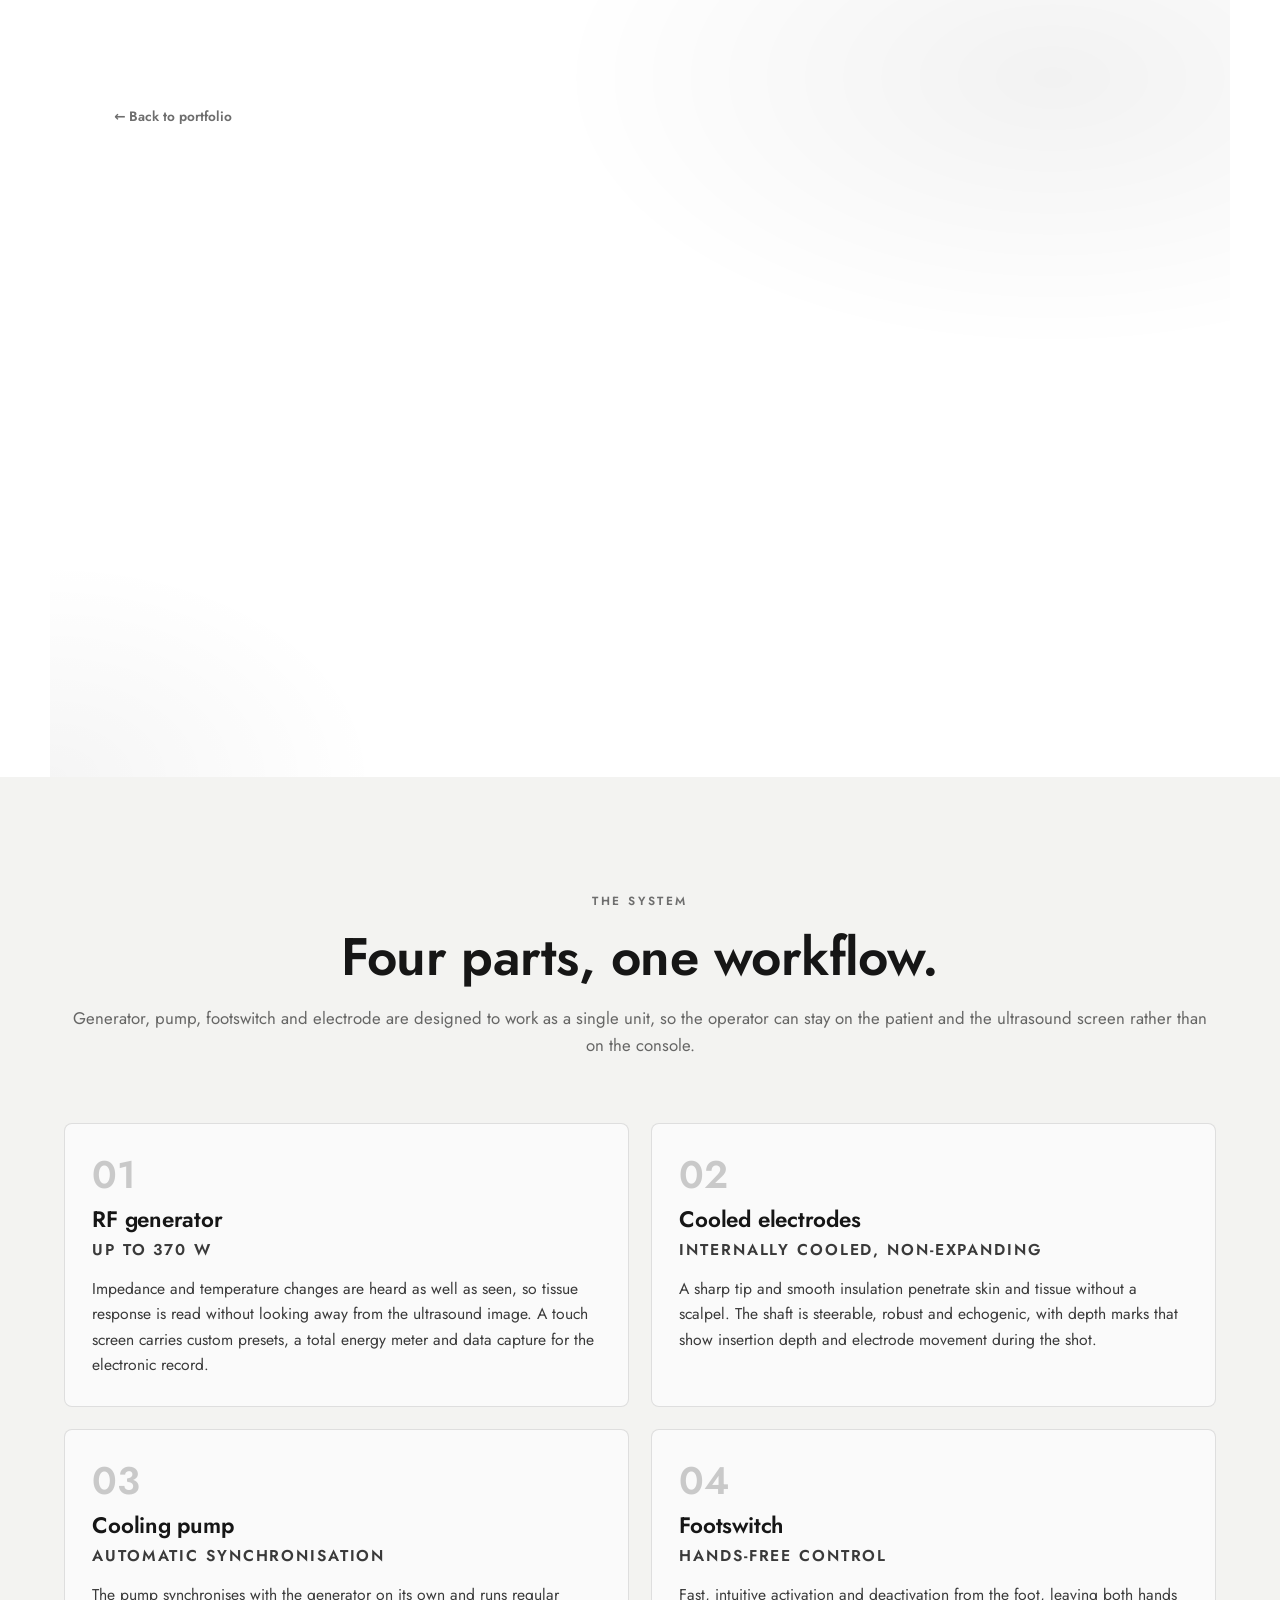
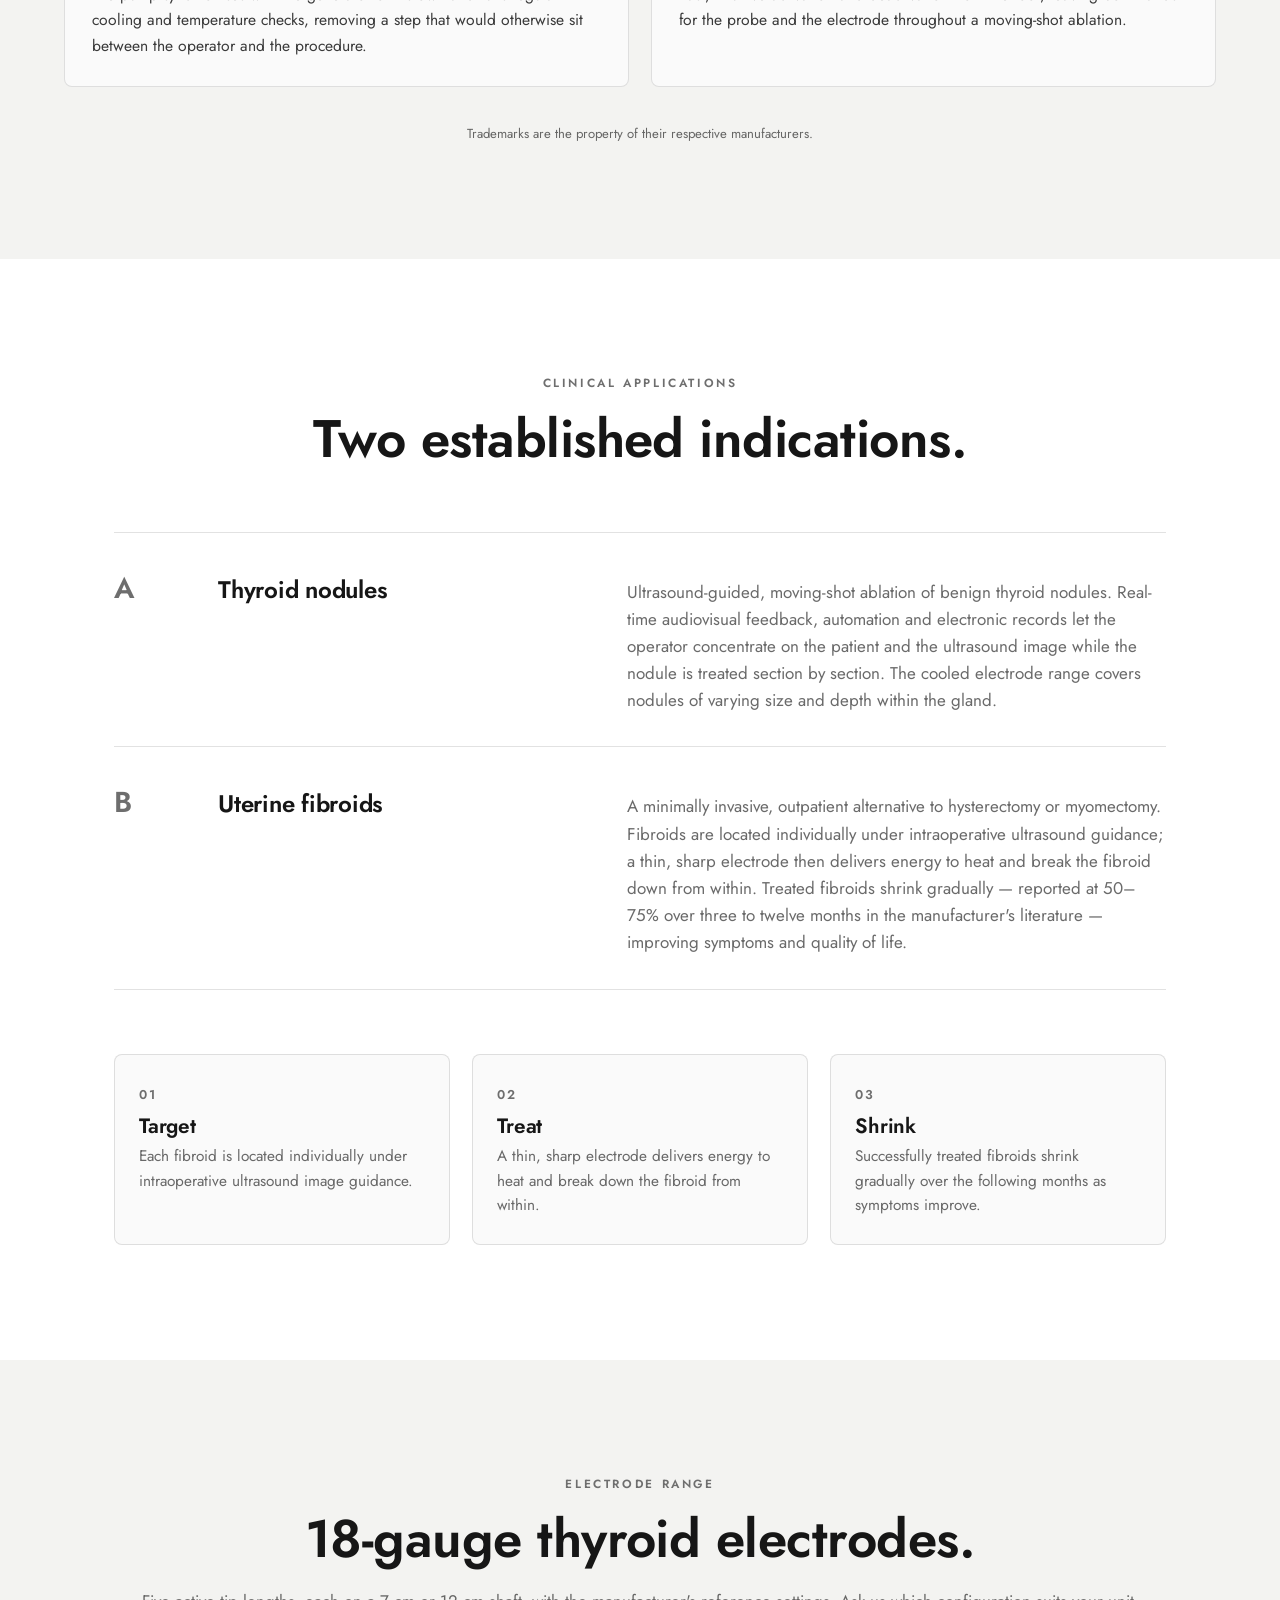
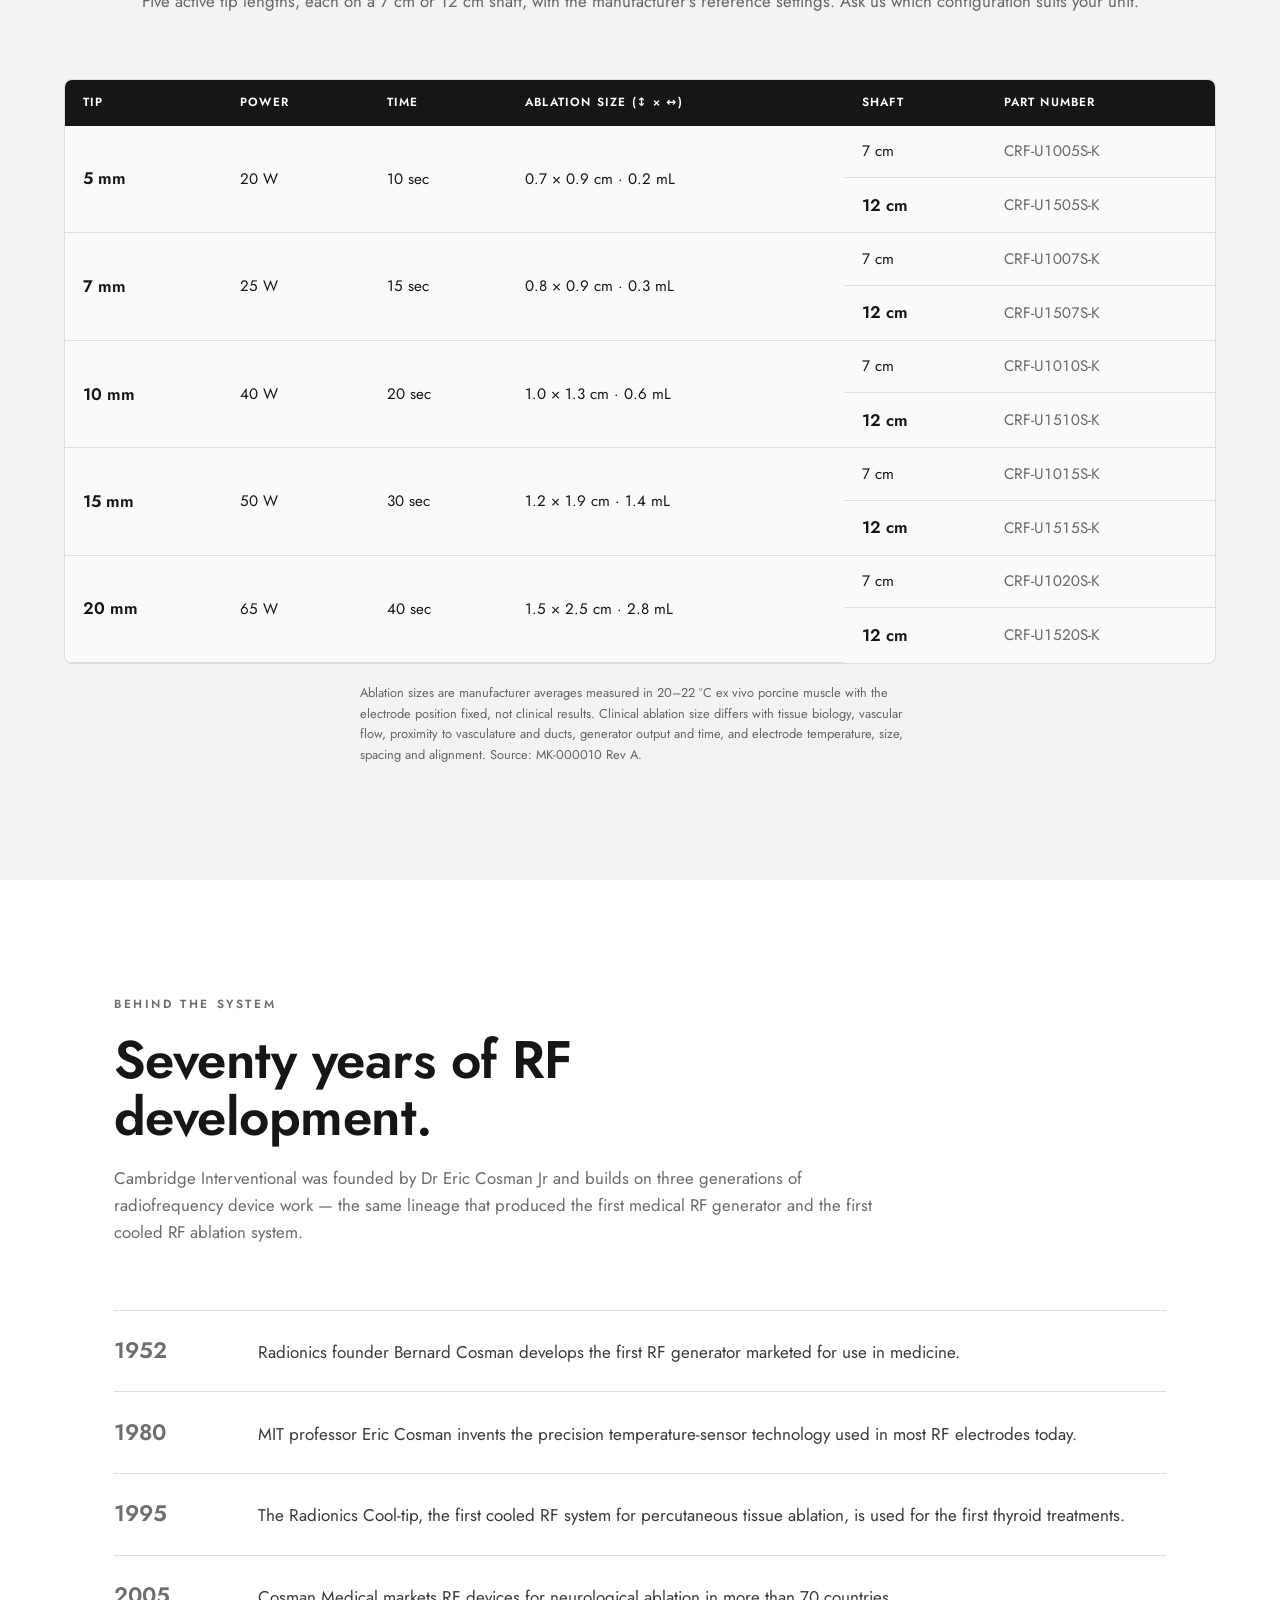
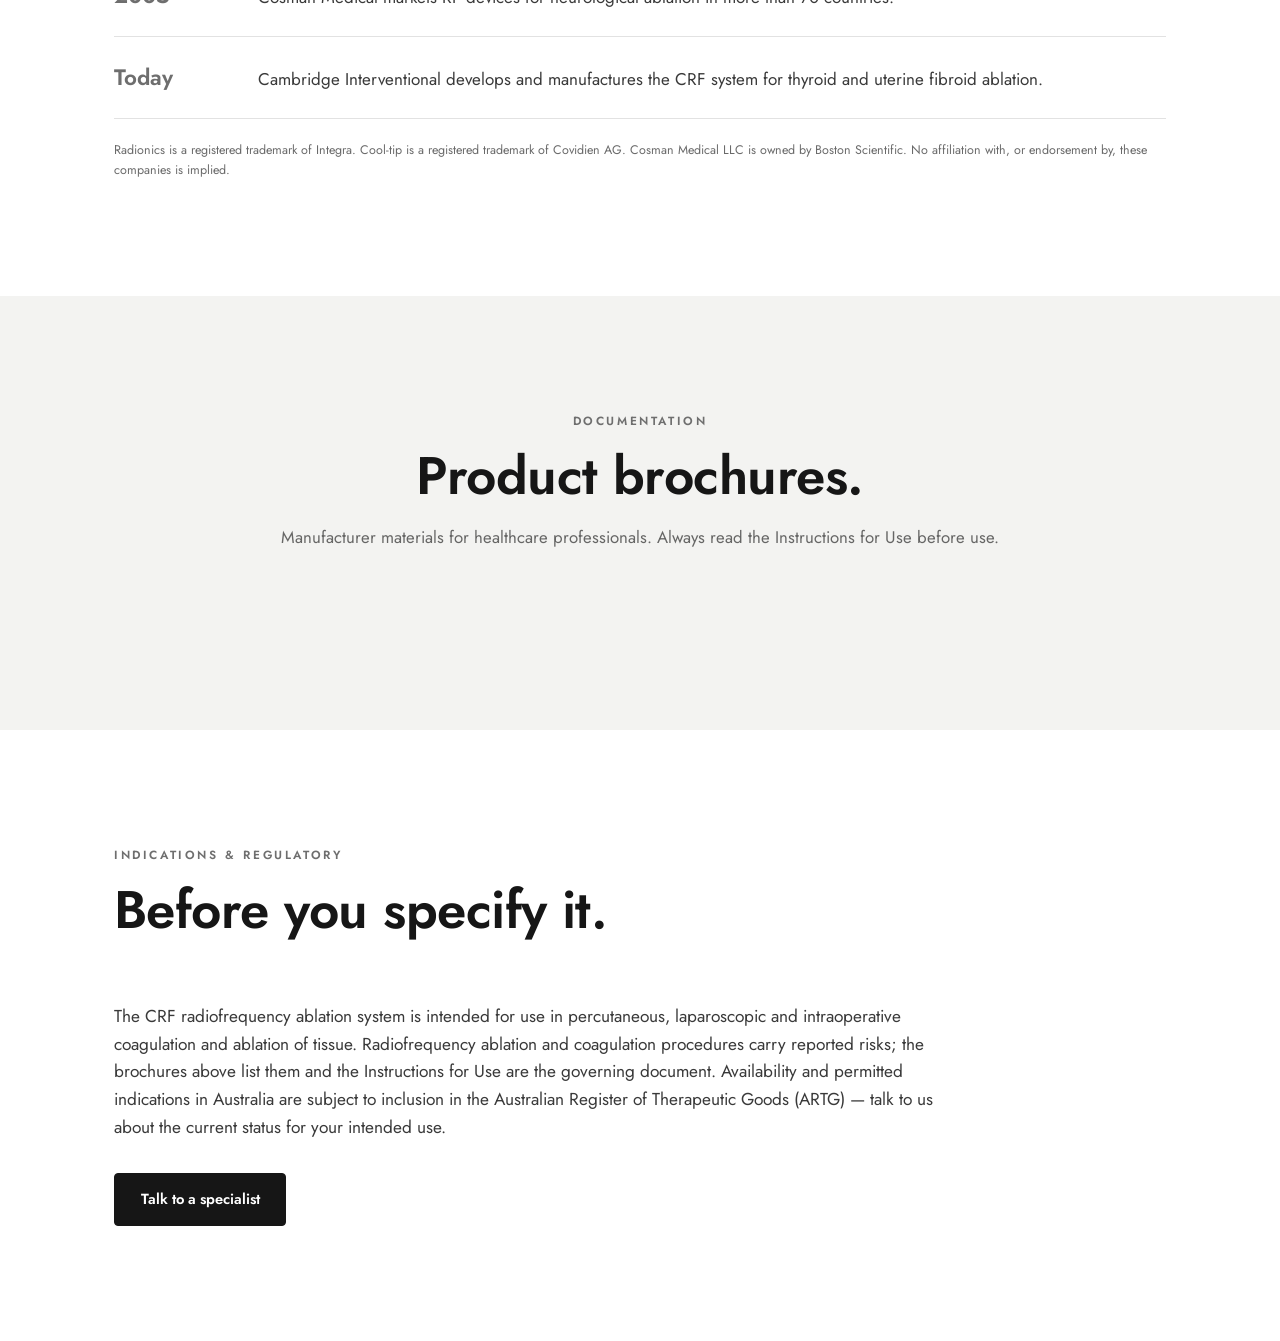
==== crf-ablation-system.html @ 05769363 "Give the CRF ablation system its own product page The first portfolio card now links to crf-ablation" ====
<!DOCTYPE html>
<html lang="en-AU">
<head>
  <meta charset="UTF-8" />
  <meta name="viewport" content="width=device-width, initial-scale=1.0" />
  <title>CRF Ablation System — Vaseo Medical</title>
  <meta name="description" content="The Cambridge Interventional CRF radiofrequency ablation system: generator, pump, footswitch and internally-cooled electrodes for thyroid nodule and uterine fibroid ablation. Brochures available to download." />
  <link rel="canonical" href="https://vaseomedical.com/crf-ablation-system.html" />
  <link rel="icon" href="favicon.svg" type="image/svg+xml" />

  <meta property="og:type" content="website" />
  <meta property="og:site_name" content="Vaseo Medical" />
  <meta property="og:url" content="https://vaseomedical.com/crf-ablation-system.html" />
  <meta property="og:title" content="CRF Ablation System — Vaseo Medical" />
  <meta property="og:description" content="Radiofrequency ablation of thyroid nodules and uterine fibroids with the Cambridge Interventional CRF system, distributed in Australia by Vaseo Medical." />
  <meta property="og:image" content="https://vaseomedical.com/og-image.png" />
  <meta property="og:image:width" content="1200" />
  <meta property="og:image:height" content="630" />
  <meta name="twitter:card" content="summary_large_image" />

  <link rel="preconnect" href="https://fonts.googleapis.com" />
  <link rel="preconnect" href="https://fonts.gstatic.com" crossorigin />
  <link href="https://fonts.googleapis.com/css2?family=Jost:wght@400;500;600;700&display=swap" rel="stylesheet" />
  <link rel="stylesheet" href="styles.css" />

  <!-- The intro veil plays once per browser session. Deciding that here, before
       the first paint, keeps a repeat view from flashing the mark again. -->
  <script>
    try {
      if (sessionStorage.getItem("vaseo-intro")) document.documentElement.classList.add("intro-done");
      else sessionStorage.setItem("vaseo-intro", "1");
    } catch (e) { /* storage blocked (private mode): just play it */ }
  </script>
</head>
<body>

  <a class="skip-link" href="#main">Skip to content</a>

  <!-- ===== INTRO VEIL ===== -->
  <!-- Written here rather than in a component so it paints with the first
       frame; behaviour and the once-per-session guard live in styles.css
       and the inline script above. -->
  <div class="intro" aria-hidden="true">
    <img class="intro__mark" src="favicon.svg" alt="" />
  </div>

  <!-- ===== NAV (component) ===== -->
  <site-header></site-header>

  <main id="main" tabindex="-1">

  <!-- ===== PRODUCT HERO ===== -->
  <section class="hero product-hero">
    <div class="product-hero__inner">
      <a class="backlink" href="index.html#portfolio"><span aria-hidden="true">&larr;</span> Back to portfolio</a>
      <p class="eyebrow reveal">Portfolio &middot; 01 &middot; Radiofrequency ablation</p>
      <h1 class="reveal">CRF Ablation System</h1>
      <p class="hero__lead reveal">A radiofrequency ablation platform built around the moving-shot technique: a 370&nbsp;W generator with real-time audiovisual feedback, an automatically synchronised cooling pump, hands-free footswitch control, and a range of internally-cooled, non-expanding electrodes. It treats benign thyroid nodules and uterine fibroids percutaneously or intraoperatively &mdash; a minimally invasive alternative to surgery in suitable patients.</p>
      <div class="hero__cta reveal">
        <a href="#documentation" class="btn btn--solid">Download the brochures</a>
        <a href="index.html#contact" class="btn btn--ghost">Request information</a>
      </div>
      <p class="product-hero__maker reveal">Manufactured by Cambridge Interventional LLC, Burlington, Massachusetts, USA. Distributed in Australia by Vaseo Medical Pty Ltd.</p>
    </div>
    <div class="hero__bg" aria-hidden="true"></div>
  </section>

  <!-- ===== SYSTEM COMPONENTS ===== -->
  <section class="section band" id="system">
    <div class="section__head">
      <p class="eyebrow">The system</p>
      <h2>Four parts, one workflow.</h2>
      <p class="section__sub">Generator, pump, footswitch and electrode are designed to work as a single unit, so the operator can stay on the patient and the ultrasound screen rather than on the console.</p>
    </div>
    <div class="cards cards--quad">
      <article class="card">
        <div class="card__index">01</div>
        <h3>RF generator</h3>
        <p class="card__cat">Up to 370 W</p>
        <p>Impedance and temperature changes are heard as well as seen, so tissue response is read without looking away from the ultrasound image. A touch screen carries custom presets, a total energy meter and data capture for the electronic record.</p>
      </article>
      <article class="card">
        <div class="card__index">02</div>
        <h3>Cooled electrodes</h3>
        <p class="card__cat">Internally cooled, non-expanding</p>
        <p>A sharp tip and smooth insulation penetrate skin and tissue without a scalpel. The shaft is steerable, robust and echogenic, with depth marks that show insertion depth and electrode movement during the shot.</p>
      </article>
      <article class="card">
        <div class="card__index">03</div>
        <h3>Cooling pump</h3>
        <p class="card__cat">Automatic synchronisation</p>
        <p>The pump synchronises with the generator on its own and runs regular cooling and temperature checks, removing a step that would otherwise sit between the operator and the procedure.</p>
      </article>
      <article class="card">
        <div class="card__index">04</div>
        <h3>Footswitch</h3>
        <p class="card__cat">Hands-free control</p>
        <p>Fast, intuitive activation and deactivation from the foot, leaving both hands for the probe and the electrode throughout a moving-shot ablation.</p>
      </article>
    </div>
    <p class="section__note">
      Trademarks are the property of their respective manufacturers.
    </p>
  </section>

  <!-- ===== CLINICAL APPLICATIONS ===== -->
  <section class="section clinical" id="applications">
    <div class="section__head">
      <p class="eyebrow">Clinical applications</p>
      <h2>Two established indications.</h2>
    </div>
    <div class="clinical__rows">
      <article class="crow">
        <div class="crow__num">A</div>
        <div class="crow__title"><h3>Thyroid nodules</h3></div>
        <div class="crow__body">
          <p>Ultrasound-guided, moving-shot ablation of benign thyroid nodules. Real-time audiovisual feedback, automation and electronic records let the operator concentrate on the patient and the ultrasound image while the nodule is treated section by section. The cooled electrode range covers nodules of varying size and depth within the gland.</p>
        </div>
      </article>
      <article class="crow">
        <div class="crow__num">B</div>
        <div class="crow__title"><h3>Uterine fibroids</h3></div>
        <div class="crow__body">
          <p>A minimally invasive, outpatient alternative to hysterectomy or myomectomy. Fibroids are located individually under intraoperative ultrasound guidance; a thin, sharp electrode then delivers energy to heat and break the fibroid down from within. Treated fibroids shrink gradually &mdash; reported at 50&ndash;75% over three to twelve months in the manufacturer's literature &mdash; improving symptoms and quality of life.</p>
        </div>
      </article>
    </div>

    <ol class="steps">
      <li>
        <span class="steps__num">01</span>
        <h3>Target</h3>
        <p>Each fibroid is located individually under intraoperative ultrasound image guidance.</p>
      </li>
      <li>
        <span class="steps__num">02</span>
        <h3>Treat</h3>
        <p>A thin, sharp electrode delivers energy to heat and break down the fibroid from within.</p>
      </li>
      <li>
        <span class="steps__num">03</span>
        <h3>Shrink</h3>
        <p>Successfully treated fibroids shrink gradually over the following months as symptoms improve.</p>
      </li>
    </ol>
  </section>

  <!-- ===== ELECTRODE REFERENCE ===== -->
  <section class="section band" id="electrodes">
    <div class="section__head">
      <p class="eyebrow">Electrode range</p>
      <h2>18-gauge thyroid electrodes.</h2>
      <p class="section__sub">Five active tip lengths, each on a 7&nbsp;cm or 12&nbsp;cm shaft, with the manufacturer's reference settings. Ask us which configuration suits your unit.</p>
    </div>
    <div class="table-wrap">
      <table class="spec-table">
        <caption class="visually-hidden">CRF 18-gauge cooled electrodes: tip length, reference power and time, ablation size, shaft length and part numbers.</caption>
        <thead>
          <tr>
            <th scope="col">Tip</th>
            <th scope="col">Power</th>
            <th scope="col">Time</th>
            <th scope="col">Ablation size (&#8597; &times; &#8596;)</th>
            <th scope="col">Shaft</th>
            <th scope="col">Part number</th>
          </tr>
        </thead>
        <tbody>
          <tr><td rowspan="2">5 mm</td><td rowspan="2">20 W</td><td rowspan="2">10 sec</td><td rowspan="2">0.7 &times; 0.9 cm &middot; 0.2 mL</td><td>7 cm</td><td>CRF-U1005S-K</td></tr>
          <tr><td>12 cm</td><td>CRF-U1505S-K</td></tr>
          <tr><td rowspan="2">7 mm</td><td rowspan="2">25 W</td><td rowspan="2">15 sec</td><td rowspan="2">0.8 &times; 0.9 cm &middot; 0.3 mL</td><td>7 cm</td><td>CRF-U1007S-K</td></tr>
          <tr><td>12 cm</td><td>CRF-U1507S-K</td></tr>
          <tr><td rowspan="2">10 mm</td><td rowspan="2">40 W</td><td rowspan="2">20 sec</td><td rowspan="2">1.0 &times; 1.3 cm &middot; 0.6 mL</td><td>7 cm</td><td>CRF-U1010S-K</td></tr>
          <tr><td>12 cm</td><td>CRF-U1510S-K</td></tr>
          <tr><td rowspan="2">15 mm</td><td rowspan="2">50 W</td><td rowspan="2">30 sec</td><td rowspan="2">1.2 &times; 1.9 cm &middot; 1.4 mL</td><td>7 cm</td><td>CRF-U1015S-K</td></tr>
          <tr><td>12 cm</td><td>CRF-U1515S-K</td></tr>
          <tr><td rowspan="2">20 mm</td><td rowspan="2">65 W</td><td rowspan="2">40 sec</td><td rowspan="2">1.5 &times; 2.5 cm &middot; 2.8 mL</td><td>7 cm</td><td>CRF-U1020S-K</td></tr>
          <tr><td>12 cm</td><td>CRF-U1520S-K</td></tr>
        </tbody>
      </table>
    </div>
    <p class="spec-table__note">Ablation sizes are manufacturer averages measured in 20&ndash;22&nbsp;&deg;C ex vivo porcine muscle with the electrode position fixed, not clinical results. Clinical ablation size differs with tissue biology, vascular flow, proximity to vasculature and ducts, generator output and time, and electrode temperature, size, spacing and alignment. Source: MK-000010 Rev A.</p>
  </section>

  <!-- ===== HERITAGE ===== -->
  <section class="section heritage" id="heritage">
    <div class="section__head section__head--left">
      <p class="eyebrow">Behind the system</p>
      <h2>Seventy years of RF development.</h2>
      <p class="section__sub">Cambridge Interventional was founded by Dr Eric Cosman Jr and builds on three generations of radiofrequency device work &mdash; the same lineage that produced the first medical RF generator and the first cooled RF ablation system.</p>
    </div>
    <ol class="timeline">
      <li><span class="timeline__year">1952</span><p>Radionics founder Bernard Cosman develops the first RF generator marketed for use in medicine.</p></li>
      <li><span class="timeline__year">1980</span><p>MIT professor Eric Cosman invents the precision temperature-sensor technology used in most RF electrodes today.</p></li>
      <li><span class="timeline__year">1995</span><p>The Radionics Cool-tip, the first cooled RF system for percutaneous tissue ablation, is used for the first thyroid treatments.</p></li>
      <li><span class="timeline__year">2005</span><p>Cosman Medical markets RF devices for neurological ablation in more than 70 countries.</p></li>
      <li><span class="timeline__year">Today</span><p>Cambridge Interventional develops and manufactures the CRF system for thyroid and uterine fibroid ablation.</p></li>
    </ol>
    <p class="heritage__note">Radionics is a registered trademark of Integra. Cool-tip is a registered trademark of Covidien AG. Cosman Medical LLC is owned by Boston Scientific. No affiliation with, or endorsement by, these companies is implied.</p>
  </section>

  <!-- ===== DOCUMENTATION ===== -->
  <section class="section band" id="documentation">
    <div class="section__head">
      <p class="eyebrow">Documentation</p>
      <h2>Product brochures.</h2>
      <p class="section__sub">Manufacturer materials for healthcare professionals. Always read the Instructions for Use before use.</p>
    </div>
    <!-- download rows rendered by the component -->
    <resource-list></resource-list>
  </section>

  <!-- ===== REGULATORY ===== -->
  <section class="section regulatory" id="regulatory">
    <div class="regulatory__inner">
      <div class="section__head section__head--left">
        <p class="eyebrow">Indications &amp; regulatory</p>
        <h2>Before you specify it.</h2>
      </div>
      <p class="regulatory__text">The CRF radiofrequency ablation system is intended for use in percutaneous, laparoscopic and intraoperative coagulation and ablation of tissue. Radiofrequency ablation and coagulation procedures carry reported risks; the brochures above list them and the Instructions for Use are the governing document. Availability and permitted indications in Australia are subject to inclusion in the Australian Register of Therapeutic Goods (ARTG) &mdash; talk to us about the current status for your intended use.</p>
      <p class="hero__cta"><a href="index.html#contact" class="btn btn--solid">Talk to a specialist</a></p>
    </div>
  </section>

  </main>

  <!-- ===== FOOTER (component) ===== -->
  <site-footer></site-footer>

  <script type="module" src="js/main.js"></script>
</body>
</html>
---- styles.css ----
/* =========================================================
   Vaseo Medical — styles.css
   Aesthetic: clean clinical-minimal
   Black · white · greyscale  ·  Jost (geometric sans)
   ---------------------------------------------------------
   Structure
     1. Design tokens          5. Sections
     2. Base / reset           6. Forms
     3. Components (custom el)  7. Footer
     4. Layout helpers         8. Motion & accessibility
   ========================================================= */

/* ----------------------------------------------------------
   1. Design tokens
   ---------------------------------------------------------- */
:root {
  /* Brand palette */
  --ink: #161616;          /* primary text + dark surfaces */
  --ink-soft: #3a3a3a;     /* secondary paragraph text */
  --accent: #161616;       /* strong accent (= ink) for buttons / marks */
  --accent-soft: #9a9a9a;  /* grey accent on dark backgrounds */

  /* Surfaces */
  --paper: #ffffff;        /* page background */
  --paper-2: #f3f3f1;      /* alternating section background */
  --card: #fafafa;         /* card / form surfaces */

  /* Greys & lines */
  --grey: #6e6e6e;         /* mid grey: eyebrows, labels */
  --grey-2: #c9c9c9;       /* light grey: oversized index numbers */
  --line: rgba(22, 22, 22, 0.12);
  --muted: rgba(22, 22, 22, 0.64);

  /* Typography */
  --display: "Jost", system-ui, -apple-system, "Segoe UI", sans-serif;
  --body: "Jost", system-ui, -apple-system, "Segoe UI", sans-serif;

  /* Layout scale */
  --maxw: 1180px;
  --pad: clamp(1.25rem, 5vw, 5rem);
  --radius: 4px;

  /* Elevation */
  --shadow-panel: 0 30px 60px -30px rgba(0, 0, 0, 0.5);
  --shadow-card: 0 24px 48px -28px rgba(0, 0, 0, 0.45);
}

/* ----------------------------------------------------------
   2. Base / reset
   ---------------------------------------------------------- */
* { box-sizing: border-box; margin: 0; padding: 0; }

html { scroll-behavior: smooth; -webkit-text-size-adjust: 100%; scroll-padding-top: 90px; }

body {
  font-family: var(--body);
  background: var(--paper);
  color: var(--ink);
  line-height: 1.6;
  font-size: 17px;
  -webkit-font-smoothing: antialiased;
  overflow-x: hidden;
}

h1, h2, h3, h4 { font-family: var(--display); font-weight: 600; line-height: 1.08; letter-spacing: -0.01em; }
a { color: inherit; text-decoration: none; }
img, svg { display: block; max-width: 100%; }

/* ----------------------------------------------------------
   3. Components (custom elements)
   ---------------------------------------------------------
   Each custom element renders its markup transparently: it
   adds no box of its own, so the rendered children behave
   exactly as if written directly in the page, and every
   selector below keeps working unchanged.
   ---------------------------------------------------------- */
site-header, site-footer, site-marquee,
portfolio-grid, clinical-list, partner-list,
contact-form, product-card, news-list, resource-list,
reimbursement-check, gold-coast-map { display: contents; }

/* ----------------------------------------------------------
   4. Layout helpers
   ---------------------------------------------------------- */
.section { padding: clamp(4rem, 9vw, 8rem) var(--pad); max-width: var(--maxw); margin: 0 auto; }
.eyebrow {
  font-family: var(--body); font-weight: 600; font-size: 0.74rem;
  letter-spacing: 0.22em; text-transform: uppercase; color: var(--grey);
  margin-bottom: 1.1rem;
}
.section__head { max-width: 760px; margin: 0 auto clamp(2.5rem, 5vw, 4rem); text-align: center; }
.section__head--left { text-align: left; margin-left: 0; margin-right: 0; }
.section__head h2 { font-size: clamp(2rem, 4.5vw, 3.3rem); }
.section__sub { margin-top: 1.2rem; color: var(--muted); font-size: 1.05rem; }

/* ---------- buttons ---------- */
.btn {
  display: inline-flex; align-items: center; justify-content: center; gap: .5rem;
  font-family: var(--body); font-weight: 600; font-size: 0.92rem;
  padding: 0.85rem 1.6rem; border-radius: var(--radius);
  border: 1.5px solid var(--ink); cursor: pointer;
  transition: transform .25s ease, background .25s ease, color .25s ease, box-shadow .25s ease, border-color .25s ease;
}
.btn--solid { background: var(--ink); color: var(--paper); }
.btn--solid:hover { background: #333333; border-color: #333333; transform: translateY(-2px); }
.btn--ghost { background: transparent; color: var(--ink); }
.btn--ghost:hover { background: var(--ink); color: var(--paper); transform: translateY(-2px); }
.btn--full { width: 100%; }
.btn--nav { padding: 0.6rem 1.2rem; font-size: 0.85rem; background: var(--ink); color: var(--paper); border-color: var(--ink); }
.btn--nav:hover { background: #333333; border-color: #333333; }

/* ---------- nav ---------- */
.nav {
  position: sticky; top: 0; z-index: 50;
  background: rgba(255, 255, 255, 0.82);
  backdrop-filter: saturate(140%) blur(12px);
  border-bottom: 1px solid var(--line);
}
.nav__inner {
  max-width: var(--maxw); margin: 0 auto;
  padding: 0.9rem var(--pad);
  display: flex; align-items: center; justify-content: space-between; gap: 1.5rem;
}
.brand { display: flex; align-items: center; gap: .6rem; color: var(--ink); }
.brand__logo { height: 37.5px; width: auto; } /* 25% larger than the original 30px */
.brand__mark { color: var(--ink); display: grid; place-items: center; }
.brand__text { font-family: var(--display); font-weight: 600; font-size: 1.15rem; letter-spacing: -0.01em; }
.brand__region {
  font-family: var(--body); font-weight: 600; font-size: 0.62rem;
  letter-spacing: 0.18em; text-transform: uppercase; color: var(--grey);
  margin-left: .45rem; vertical-align: middle;
}
.nav__links { display: flex; gap: 1.7rem; }
.nav__links a { font-size: 0.92rem; font-weight: 500; position: relative; padding: .2rem 0; color: var(--ink-soft); }
.nav__links a::after {
  content: ""; position: absolute; left: 0; bottom: -2px; height: 1.5px; width: 0;
  background: var(--ink); transition: width .25s ease;
}
.nav__links a:hover { color: var(--ink); }
.nav__links a:hover::after { width: 100%; }
.nav__toggle { display: none; flex-direction: column; gap: 4px; background: none; border: none; cursor: pointer; padding: .4rem; }
.nav__toggle span { width: 22px; height: 2px; background: var(--ink); border-radius: 2px; transition: .3s; }

/* ---------- hero ---------- */
.hero { position: relative; padding: clamp(3.5rem, 8vw, 7rem) var(--pad) clamp(4rem, 8vw, 6rem); max-width: var(--maxw); margin: 0 auto; }
.hero__grid { position: relative; z-index: 2; display: grid; grid-template-columns: 1.25fr 0.85fr; gap: clamp(2rem, 5vw, 4rem); align-items: center; }
.hero__copy h1 { font-size: clamp(2.6rem, 6vw, 4.6rem); letter-spacing: -0.02em; }
.hero__lead { margin-top: 1.6rem; font-size: clamp(1.05rem, 1.6vw, 1.25rem); color: var(--ink-soft); max-width: 46ch; }
.hero__cta { margin-top: 2.2rem; display: flex; flex-wrap: wrap; gap: .9rem; }
.hero__stats { margin-top: 3rem; display: flex; gap: 2.4rem; border-top: 1px solid var(--line); padding-top: 1.6rem; }
.hero__stats dt { font-family: var(--display); font-weight: 600; font-size: 2rem; color: var(--ink); line-height: 1; }
.hero__stats dd { font-size: 0.82rem; color: var(--muted); margin-top: .35rem; letter-spacing: .02em; }

.hero__panel { position: relative; }
.hero__panel-inner {
  background: var(--ink); color: var(--paper); border-radius: 8px;
  padding: 2rem 1.8rem; position: relative; overflow: hidden;
  box-shadow: var(--shadow-panel);
}
.hero__panel-inner::before {
  content: ""; position: absolute; inset: 0;
  background: radial-gradient(120% 80% at 100% 0%, rgba(255,255,255,.08), transparent 60%);
}
.hero__tag {
  position: relative; font-size: 0.7rem; letter-spacing: .2em; text-transform: uppercase;
  color: var(--accent-soft); font-weight: 600;
}
.hero__list { position: relative; list-style: none; margin-top: 1.4rem; }
.hero__list li {
  display: flex; align-items: baseline; gap: .8rem;
  padding: .85rem 0; border-bottom: 1px solid rgba(255,255,255,.14);
  font-family: var(--display); font-weight: 500; font-size: 1.18rem;
}
.hero__list li:last-child { border-bottom: none; }
.hero__list span { color: var(--accent-soft); font-family: var(--body); font-size: .8rem; font-weight: 600; min-width: 1.5rem; }
.hero__pulse { position: relative; display: flex; gap: .4rem; margin-top: 1.4rem; }
.hero__pulse span { width: 8px; height: 8px; border-radius: 50%; background: var(--accent-soft); animation: pulse 1.4s infinite ease-in-out; }
.hero__pulse span:nth-child(2){ animation-delay:.2s } .hero__pulse span:nth-child(3){ animation-delay:.4s }
@keyframes pulse { 0%,100%{opacity:.3; transform:scale(.8)} 50%{opacity:1; transform:scale(1.15)} }

.hero__bg {
  position: absolute; inset: 0; z-index: 1; pointer-events: none;
  background:
    radial-gradient(60% 50% at 85% 10%, rgba(0,0,0,.05), transparent 70%),
    radial-gradient(40% 40% at 0% 100%, rgba(0,0,0,.04), transparent 70%);
}

/* ---------- marquee ---------- */
.marquee { background: var(--ink); color: var(--paper); overflow: hidden; padding: .85rem 0; border-block: 1px solid var(--ink); }
.marquee__track { display: inline-flex; gap: 1.4rem; white-space: nowrap; animation: scroll 28s linear infinite; }
.marquee__track span { font-family: var(--display); font-weight: 500; font-size: 1.05rem; opacity: .85; }
.marquee__track span:nth-child(even){ color: var(--accent-soft); opacity: 1; }
@keyframes scroll { to { transform: translateX(-50%); } }

/* ----------------------------------------------------------
   5. Sections
   ---------------------------------------------------------- */
/* ---------- about ---------- */
.about__grid { display: grid; grid-template-columns: 1fr 1fr; gap: clamp(2rem,5vw,4rem); align-items: start; }
.about__lead p { font-size: 1.12rem; color: var(--ink-soft); }
.about__lead p + p { margin-top: 1.2rem; }
.about__values { list-style: none; display: grid; gap: 1.4rem; }
.about__values li { padding: 1.3rem 1.4rem; background: var(--card); border: 1px solid var(--line); border-radius: var(--radius); transition: transform .25s ease, box-shadow .25s ease; }
.about__values li:hover { transform: translateX(6px); box-shadow: -6px 0 0 0 var(--ink); }
.about__values h3 { font-size: 1.25rem; margin-bottom: .35rem; }
.about__values p { font-size: .96rem; color: var(--muted); }

/* ---------- portfolio ---------- */
/* .band is the full-bleed tinted section used to alternate backgrounds;
   .portfolio is the home page's instance of it. */
.portfolio, .band { background: var(--paper-2); max-width: 100%; }
.portfolio > *, .band > * { max-width: var(--maxw); margin-inline: auto; }
.cards { display: grid; grid-template-columns: repeat(3, 1fr); gap: 1.4rem; }
.cards--quad { grid-template-columns: repeat(2, 1fr); }
.card {
  background: var(--card); border: 1px solid var(--line); border-radius: 8px;
  padding: 2rem 1.7rem 1.8rem; position: relative; overflow: hidden;
  transition: transform .3s ease, box-shadow .3s ease, border-color .3s ease;
}
.card::after { content:""; position:absolute; left:0; top:0; height:3px; width:0; background:var(--ink); transition:width .35s ease; }
.card:hover { transform: translateY(-6px); box-shadow: var(--shadow-card); border-color: transparent; }
.card:hover::after { width: 100%; }
.card__index { font-family: var(--display); font-weight: 600; font-size: 2.4rem; color: var(--grey-2); line-height: 1; }
.card h3 { font-size: 1.4rem; margin-top: .8rem; }
.card__cat { font-size: .76rem; letter-spacing: .12em; text-transform: uppercase; color: var(--grey); font-weight: 600; margin: .35rem 0 .9rem; }
.card p { color: var(--ink-soft); font-size: .98rem; }
.card__tags { list-style: none; display: flex; flex-wrap: wrap; gap: .5rem; margin-top: 1.3rem; }
.card__tags li { font-size: .74rem; padding: .3rem .7rem; border: 1px solid var(--line); border-radius: 100px; color: var(--muted); }
.card--link { display: block; color: inherit; }
.card__more { margin-top: 1.3rem; font-size: .85rem; font-weight: 600; color: var(--muted); transition: color .25s ease; }
.card--link:hover .card__more { color: var(--ink); }
.card__more span { display: inline-block; transition: transform .25s ease; }
.card--link:hover .card__more span { transform: translateX(4px); }
.portfolio__note, .section__note { text-align: center; margin-top: 2.2rem; font-size: .82rem; color: var(--muted); }
.portfolio__note a { text-decoration: underline; text-underline-offset: 3px; color: var(--ink); font-weight: 500; }

/* ---------- resources ---------- */
.resources__list { list-style: none; display: grid; gap: 1rem; max-width: 860px; margin: 0 auto; }
.resource {
  display: grid; grid-template-columns: auto 1fr auto; gap: 1.3rem; align-items: center;
  padding: 1.4rem 1.6rem; background: var(--card);
  border: 1px solid var(--line); border-radius: 8px;
  transition: transform .25s ease, box-shadow .25s ease, border-color .25s ease;
}
.resource:hover { transform: translateY(-3px); box-shadow: var(--shadow-card); border-color: transparent; }
.resource__icon {
  display: flex; align-items: center; justify-content: center;
  width: 3rem; height: 3.6rem; flex: none;
  font-family: var(--display); font-size: .7rem; font-weight: 600; letter-spacing: .1em;
  color: var(--paper); background: var(--ink); border-radius: 3px;
}
.resource__body { display: block; }
.resource__title { display: block; font-family: var(--display); font-weight: 600; font-size: 1.15rem; line-height: 1.2; }
.resource__summary { display: block; margin-top: .3rem; color: var(--ink-soft); font-size: .95rem; }
.resource__meta { display: block; margin-top: .45rem; font-size: .76rem; letter-spacing: .06em; text-transform: uppercase; color: var(--grey); font-weight: 600; }
.resource__action { font-size: .85rem; font-weight: 600; color: var(--muted); white-space: nowrap; }
.resource:hover .resource__action { color: var(--ink); }

@media (max-width: 640px) {
  .resource { grid-template-columns: auto 1fr; }
  .resource__action { display: none; }
}

/* ---------- product page ---------- */
/* A one-column variant of the hero: a detail page leads with prose
   rather than the home page's copy/panel split. */
.product-hero__inner { position: relative; z-index: 2; max-width: 780px; }
.backlink { display: inline-block; margin-bottom: 1.6rem; font-size: .85rem; font-weight: 600; color: var(--grey); }
.backlink:hover { color: var(--ink); }
.backlink span { display: inline-block; transition: transform .25s ease; }
.backlink:hover span { transform: translateX(-4px); }
.product-hero__inner h1 { font-size: clamp(2.4rem, 5.5vw, 4rem); letter-spacing: -0.02em; margin-top: .6rem; }
.product-hero__maker { margin-top: 2.4rem; padding-top: 1.4rem; border-top: 1px solid var(--line); font-size: .88rem; color: var(--muted); }

/* Numbered procedure steps, shown under the clinical rows. */
.steps { list-style: none; display: grid; grid-template-columns: repeat(3, 1fr); gap: 1.4rem; margin-top: clamp(2.5rem, 5vw, 4rem); }
.steps li { padding: 1.6rem 1.5rem; background: var(--card); border: 1px solid var(--line); border-radius: 8px; }
.steps__num { font-family: var(--display); font-weight: 600; font-size: .8rem; letter-spacing: .12em; color: var(--grey); }
.steps h3 { font-size: 1.3rem; margin: .5rem 0 .4rem; }
.steps p { color: var(--muted); font-size: .96rem; }

/* Electrode reference table. The wrapper scrolls on its own so the
   page body never scrolls sideways on a phone. */
.table-wrap { overflow-x: auto; border: 1px solid var(--line); border-radius: 8px; background: var(--card); }
.spec-table { width: 100%; border-collapse: collapse; font-size: .95rem; min-width: 620px; }
.spec-table th, .spec-table td { padding: .85rem 1.1rem; text-align: left; border-bottom: 1px solid var(--line); vertical-align: middle; }
.spec-table thead th { font-size: .74rem; letter-spacing: .1em; text-transform: uppercase; color: var(--paper); background: var(--ink); font-weight: 600; border-bottom: none; }
.spec-table tbody tr:last-child td { border-bottom: none; }
.spec-table td:first-child { font-family: var(--display); font-weight: 600; font-size: 1.05rem; }
.spec-table td:last-child { color: var(--muted); font-variant-numeric: tabular-nums; }
.spec-table__note { margin-top: 1.2rem; font-size: .8rem; color: var(--muted); max-width: 70ch; }

/* Dated milestones behind the technology. */
.timeline { list-style: none; display: grid; gap: 0; border-top: 1px solid var(--line); }
.timeline li { display: grid; grid-template-columns: 120px 1fr; gap: 1.5rem; align-items: baseline; padding: 1.4rem 0; border-bottom: 1px solid var(--line); }
.timeline__year { font-family: var(--display); font-weight: 600; font-size: 1.4rem; color: var(--grey); }
.timeline p { color: var(--ink-soft); }
.heritage__note { margin-top: 1.4rem; font-size: .78rem; color: var(--muted); }

.regulatory__inner { max-width: 820px; }
.regulatory__text { color: var(--ink-soft); font-size: 1.08rem; }
.regulatory .hero__cta { margin-top: 2rem; }

@media (max-width: 760px) {
  .cards--quad { grid-template-columns: 1fr; }
  .steps { grid-template-columns: 1fr; }
  .timeline li { grid-template-columns: 1fr; gap: .3rem; }
}

/* ---------- clinical ---------- */
.clinical__rows { display: grid; gap: 0; border-top: 1px solid var(--line); }
.crow {
  display: grid; grid-template-columns: 80px 1fr 1.4fr; gap: 1.5rem; align-items: baseline;
  padding: 2rem 0; border-bottom: 1px solid var(--line);
  transition: padding-left .3s ease;
}
.crow:hover { padding-left: 1rem; }
.crow__num { font-family: var(--display); font-weight: 600; font-size: 1.8rem; color: var(--grey); }
.crow__title h3 { font-size: 1.5rem; }
.crow__body p { color: var(--muted); }

/* ---------- partner ---------- */
.partner { background: var(--ink); color: var(--paper); max-width: 100%; }
.partner__grid { max-width: var(--maxw); margin: 0 auto; display: grid; grid-template-columns: 1fr 1fr; gap: clamp(2rem,5vw,4rem); align-items: start; }
.partner .eyebrow { color: var(--accent-soft); }
.partner .section__sub { color: rgba(255,255,255,.7); }
.partner__list { list-style: none; display: grid; gap: 0; }
.partner__list li { padding: 1.3rem 0; border-bottom: 1px solid rgba(255,255,255,.16); color: rgba(255,255,255,.78); }
.partner__list li:first-child { border-top: 1px solid rgba(255,255,255,.16); }
.partner__list strong { color: var(--paper); font-family: var(--display); font-weight: 600; display: block; margin-bottom: .2rem; font-size: 1.15rem; }

/* ---------- compliance ---------- */
.compliance__inner { max-width: 820px; margin: 0 auto; text-align: center; }
.compliance .section__head { text-align: center; margin-bottom: 1.5rem; }
.compliance__text { color: var(--ink-soft); font-size: 1.08rem; }
.compliance__placeholder {
  margin-top: 1.6rem; padding: 1rem 1.4rem; border: 1.5px dashed var(--grey);
  border-radius: var(--radius); color: var(--grey); font-size: .9rem; font-weight: 500;
}
.reimbursement__trigger { margin-top: 1.8rem; }

/* ---------- reimbursement modal ---------- */
.reimbursement__overlay {
  position: fixed; inset: 0; z-index: 100;
  display: flex; align-items: center; justify-content: center;
  padding: 1.5rem; background: rgba(22, 22, 22, .55);
  backdrop-filter: blur(3px);
}
.reimbursement__overlay[hidden] { display: none; }
.reimbursement__dialog {
  position: relative; width: 100%; max-width: 540px;
  max-height: 90vh; overflow-y: auto;
  background: var(--card); border: 1px solid var(--line); border-radius: 12px;
  padding: clamp(1.6rem, 4vw, 2.6rem); text-align: left;
  box-shadow: 0 24px 60px rgba(22, 22, 22, .25);
}
.reimbursement__dialog h3 { font-size: clamp(1.4rem, 3vw, 1.9rem); margin: .3rem 0 .6rem; }
.reimbursement__intro { color: var(--ink-soft); font-size: 1rem; margin-bottom: 1.6rem; }
.reimbursement__close {
  position: absolute; top: .8rem; right: .8rem;
  width: 2.2rem; height: 2.2rem; display: flex; align-items: center; justify-content: center;
  font-size: 1.6rem; line-height: 1; color: var(--ink-soft);
  background: transparent; border: none; border-radius: var(--radius); cursor: pointer;
  transition: background .2s ease, color .2s ease;
}
.reimbursement__close:hover { background: var(--paper-2); color: var(--ink); }
.field__row { display: grid; grid-template-columns: 1fr 1fr; gap: 1rem; }
.field__legend { display: block; font-size: .82rem; font-weight: 600; margin-bottom: .5rem; color: var(--ink-soft); }
.field__choices { display: flex; gap: 1.5rem; }
.choice { display: inline-flex; align-items: center; gap: .45rem; font-size: .95rem; color: var(--ink); cursor: pointer; }
.choice input { width: auto; accent-color: var(--ink); }
@media (max-width: 520px) { .field__row { grid-template-columns: 1fr; } }

/* ---------- news ---------- */
.news__list { display: grid; gap: 0; border-top: 1px solid var(--line); max-width: 860px; margin: 0 auto; }
.news-item { padding: 2.2rem 0; border-bottom: 1px solid var(--line); transition: padding-left .3s ease; }
.news-item:hover { padding-left: 1rem; }
.news-item__meta { display: flex; align-items: center; gap: 1rem; margin-bottom: .7rem; }
.news-item__meta time { font-size: .82rem; letter-spacing: .08em; text-transform: uppercase; color: var(--grey); font-weight: 600; }
.news-item__tag { font-size: .7rem; letter-spacing: .12em; text-transform: uppercase; font-weight: 600; color: var(--muted); padding: .25rem .65rem; border: 1px solid var(--line); border-radius: 100px; }
.news-item h3 { font-size: clamp(1.3rem, 2.5vw, 1.7rem); }
.news-item p { margin-top: .6rem; color: var(--ink-soft); font-size: 1.02rem; }
.news__embed { display: flex; justify-content: center; margin-bottom: 3rem; }
.news__embed-frame { width: 100%; max-width: 504px; height: 712px; border: 1px solid var(--line); border-radius: 8px; }

/* ----------------------------------------------------------
   6. Forms (contact)
   ---------------------------------------------------------- */
.contact { max-width: 100%; background: var(--paper-2); }
.contact__grid { max-width: var(--maxw); margin: 0 auto; display: grid; grid-template-columns: 1fr 1fr; gap: clamp(2rem,5vw,4rem); align-items: start; }
.contact__copy h2 { font-size: clamp(2rem,4vw,3rem); }
.contact__copy p { margin-top: 1rem; color: var(--ink-soft); }
.contact__details { margin-top: 2rem; display: grid; gap: 1.1rem; }
.contact__details span { display: block; font-size: .74rem; letter-spacing: .14em; text-transform: uppercase; color: var(--grey); font-weight: 600; margin-bottom: .2rem; }
.contact__details a, .contact__details p { font-size: 1.05rem; color: var(--ink); }
.contact__details a:hover { color: var(--grey); }

/* ---------- Australia locator map (gold-coast-map) ---------- */
.aumap { margin-top: 2.4rem; max-width: 520px; }
.aumap__svg { width: 100%; height: auto; overflow: visible; }
.aumap__land { fill: var(--paper); stroke: var(--ink); stroke-width: 1.6; stroke-linejoin: round; stroke-opacity: .78; }
.aumap__leader { fill: none; stroke: var(--ink); stroke-width: 1.2; stroke-opacity: .45; stroke-dasharray: 4 4; }
.aumap__label { font-family: var(--display); font-size: 24px; font-weight: 600; fill: var(--ink); letter-spacing: -0.01em; }
.aumap__sub { font-family: var(--body); font-size: 13px; font-weight: 500; fill: var(--grey); letter-spacing: .12em; text-transform: uppercase; }
.aumap__disc { fill: var(--paper); stroke: var(--ink); stroke-width: 1.6; }
.aumap__mark { fill: var(--ink); overflow: visible; }
.aumap__pulse { fill: none; stroke: var(--ink); stroke-width: 1.4; transform-origin: 440.8px 216.2px; animation: aumap-pulse 3s ease-out infinite; }
.aumap__caption { margin-top: 1rem; font-size: .92rem; color: var(--ink-soft); max-width: 34ch; }

@keyframes aumap-pulse {
  0%   { transform: scale(.7); opacity: .55; }
  70%  { transform: scale(1.9); opacity: 0; }
  100% { transform: scale(1.9); opacity: 0; }
}

.contact__formwrap { background: var(--card); border: 1px solid var(--line); border-radius: 10px; padding: clamp(1.5rem, 3vw, 2.4rem); }
.field { margin-bottom: 1.1rem; }
.field label { display: block; font-size: .82rem; font-weight: 600; margin-bottom: .4rem; color: var(--ink-soft); }
.field input, .field textarea {
  width: 100%; font-family: var(--body); font-size: 16px; color: var(--ink);
  padding: .8rem .9rem; border: 1.5px solid var(--line); border-radius: var(--radius);
  background: var(--paper); transition: border-color .2s ease, box-shadow .2s ease;
}
.field input:focus, .field textarea:focus { outline: none; border-color: var(--ink); box-shadow: 0 0 0 3px rgba(22,22,22,.10); }
.field textarea { resize: vertical; }
.form__status { margin-top: .9rem; font-size: .9rem; min-height: 1.2em; }
.form__status.ok { color: var(--ink); font-weight: 600; }
.form__status.err { color: #111111; font-weight: 600; }

/* ----------------------------------------------------------
   7. Footer
   ---------------------------------------------------------- */
.footer { background: var(--ink); color: var(--paper); padding: clamp(3rem,6vw,4.5rem) var(--pad) 1.5rem; }
.footer__inner { max-width: var(--maxw); margin: 0 auto; display: grid; grid-template-columns: 1.4fr 1fr; gap: 2.5rem; }
.footer__logo { height: 42.5px; width: auto; filter: invert(1); } /* 25% larger than the original 34px */
.footer__brand .brand__text { color: var(--paper); font-size: 1.4rem; }
.footer__brand p { margin-top: .9rem; color: rgba(255,255,255,.6); max-width: 30ch; }
.footer__cols { display: grid; grid-template-columns: 1fr 1fr; gap: 2rem; }
.footer__cols h4 { font-family: var(--body); font-size: .76rem; letter-spacing: .16em; text-transform: uppercase; color: var(--accent-soft); margin-bottom: .9rem; }
.footer__cols a { display: block; color: rgba(255,255,255,.72); padding: .25rem 0; font-size: .95rem; }
.footer__cols a:hover { color: var(--paper); }
.footer__bar {
  max-width: var(--maxw); margin: 2.5rem auto 0; padding-top: 1.4rem;
  border-top: 1px solid rgba(255,255,255,.16);
  display: flex; justify-content: space-between; flex-wrap: wrap; gap: .6rem;
  font-size: .8rem; color: rgba(255,255,255,.55);
}

/* ----------------------------------------------------------
   8. Motion & accessibility
   ---------------------------------------------------------- */
/* ---------- intro veil ----------
   First view of a session: the mark sits in white on a black screen, spins
   away, and the screen lifts to uncover the page. Driven entirely by CSS, so
   the veil still lifts if the module script never loads; the inline script in
   each page's <head> only decides whether it plays at all. */
.intro {
  position: fixed; inset: 0; z-index: 200;
  display: grid; place-items: center;
  background: var(--ink);
  animation: intro-lift .52s ease .91s forwards;
}
.intro__mark {
  width: clamp(80px, 13vw, 128px); height: auto;
  filter: invert(1); /* the mark ships black; flip it for the dark veil */
  animation: intro-spin 1.43s cubic-bezier(.7, 0, .3, 1) forwards;
}
@keyframes intro-spin {
  0%   { opacity: 0; transform: rotate(-120deg) scale(.7); }
  24%  { opacity: 1; transform: rotate(0deg) scale(1); }
  45%  { opacity: 1; transform: rotate(0deg) scale(1); }
  100% { opacity: 0; transform: rotate(560deg) scale(.12); }
}
@keyframes intro-lift { to { opacity: 0; visibility: hidden; } }

/* Same beats, no rotation or scaling: used when the visitor asked for
   reduced motion. */
@keyframes intro-fade {
  0%   { opacity: 0; }
  28%  { opacity: 1; }
  62%  { opacity: 1; }
  100% { opacity: 0; }
}

/* A repeat view in the same tab goes straight to the page. display:none is
   used rather than an animation so it also survives the animation:none
   override further down, which would otherwise freeze the veil over the site. */
html.intro-done .intro { display: none; }

/* ---------- reveal animation ---------- */
.reveal { opacity: 0; transform: translateY(22px); transition: opacity .7s ease, transform .7s ease; }
.reveal.in { opacity: 1; transform: none; }
.reveal:nth-child(2){ transition-delay:.08s } .reveal:nth-child(3){ transition-delay:.16s }
.reveal:nth-child(4){ transition-delay:.24s } .reveal:nth-child(5){ transition-delay:.32s }

/* ---------- responsive ---------- */
@media (max-width: 900px) {
  .nav__links { display: none; }
  .nav__toggle { display: flex; }
  .nav__links.open {
    display: flex; flex-direction: column; position: absolute; top: 100%; left: 0; right: 0;
    background: var(--paper); padding: 1rem var(--pad); border-bottom: 1px solid var(--line); gap: .4rem;
  }
  .hero__grid, .about__grid, .partner__grid, .contact__grid, .footer__inner { grid-template-columns: 1fr; }
  .cards { grid-template-columns: 1fr; }
  .crow { grid-template-columns: 50px 1fr; }
  .crow__body { grid-column: 1 / -1; padding-left: 65px; }
  .btn--nav { display: none; }
}
@media (max-width: 520px) {
  .hero__stats { gap: 1.4rem; }
  .footer__bar { flex-direction: column; }
}

@media (prefers-reduced-motion: reduce) {
  *, *::before, *::after { animation: none !important; transition: none !important; }
  .reveal { opacity: 1; transform: none; }
  html { scroll-behavior: auto; }

  /* Reduce, not remove: the veil still plays, but the mark only fades —
     spinning and scaling are what trigger vestibular discomfort, an opacity
     change is not. These need !important to outrank the animation:none above;
     the class selector wins the specificity tie against its * selector. */
  .intro { animation: intro-lift .46s ease .71s forwards !important; }
  .intro__mark { animation: intro-fade 1.17s ease forwards !important; }
}

/* Visible keyboard focus on interactive elements.
   Form fields keep their own focus style defined above. */
a:focus-visible,
button:focus-visible,
.btn:focus-visible,
[tabindex]:focus-visible {
  outline: 2px solid var(--ink);
  outline-offset: 3px;
  border-radius: 2px;
}
/* Light focus ring on dark surfaces so it stays visible */
.marquee a:focus-visible,
.partner a:focus-visible,
.partner button:focus-visible,
.footer a:focus-visible,
.footer button:focus-visible {
  outline-color: var(--paper);
}
/* The main landmark receives focus from the skip link, no ring needed */
#main:focus { outline: none; }

/* Skip-to-content link: off-screen until focused by keyboard */
.visually-hidden {
  position: absolute; width: 1px; height: 1px; overflow: hidden;
  clip: rect(0 0 0 0); clip-path: inset(50%); white-space: nowrap;
}

.skip-link {
  position: fixed; top: .75rem; left: .75rem; z-index: 100;
  background: var(--ink); color: var(--paper);
  padding: .75rem 1.1rem; border-radius: var(--radius);
  font-family: var(--body); font-weight: 600; font-size: .9rem;
  transform: translateY(-160%);
  transition: transform .2s ease;
}
.skip-link:focus { transform: translateY(0); outline: 2px solid var(--paper); outline-offset: 2px; }

/* Mobile contact link lives in the nav list but only appears in the open menu */
.nav__contact-mobile { display: none; }

/* Hamburger: larger tap target + morph into a clear X when open */
.nav__toggle { padding: .6rem; min-width: 44px; min-height: 44px; align-items: center; justify-content: center; }
.nav__toggle span { transform-origin: center; transition: transform .3s ease, opacity .2s ease; }
.nav__toggle[aria-expanded="true"] span:nth-child(1) { transform: translateY(6px) rotate(45deg); }
.nav__toggle[aria-expanded="true"] span:nth-child(2) { opacity: 0; }
.nav__toggle[aria-expanded="true"] span:nth-child(3) { transform: translateY(-6px) rotate(-45deg); }

@media (max-width: 900px) {
  /* Finger-friendly tap targets in the open mobile menu */
  .nav__links.open { gap: 0; padding: .25rem var(--pad) 1rem; }
  .nav__links.open a {
    padding: .9rem 0; font-size: 1.05rem; color: var(--ink);
    border-bottom: 1px solid var(--line);
  }
  .nav__links.open a::after { display: none; }
  .nav__links.open a:last-child { border-bottom: none; }
  .nav__links.open .nav__contact-mobile { display: block; font-weight: 600; }

  /* Larger tap targets for footer links */
  .footer__cols a { padding: .55rem 0; }
}

/* Small phones: full-width hero buttons and wrapping stats */
@media (max-width: 540px) {
  .hero__cta { flex-direction: column; align-items: stretch; }
  .hero__cta .btn { width: 100%; }
  .hero__stats { flex-wrap: wrap; row-gap: 1.4rem; }
  .hero__stats > div { min-width: 30%; }
}
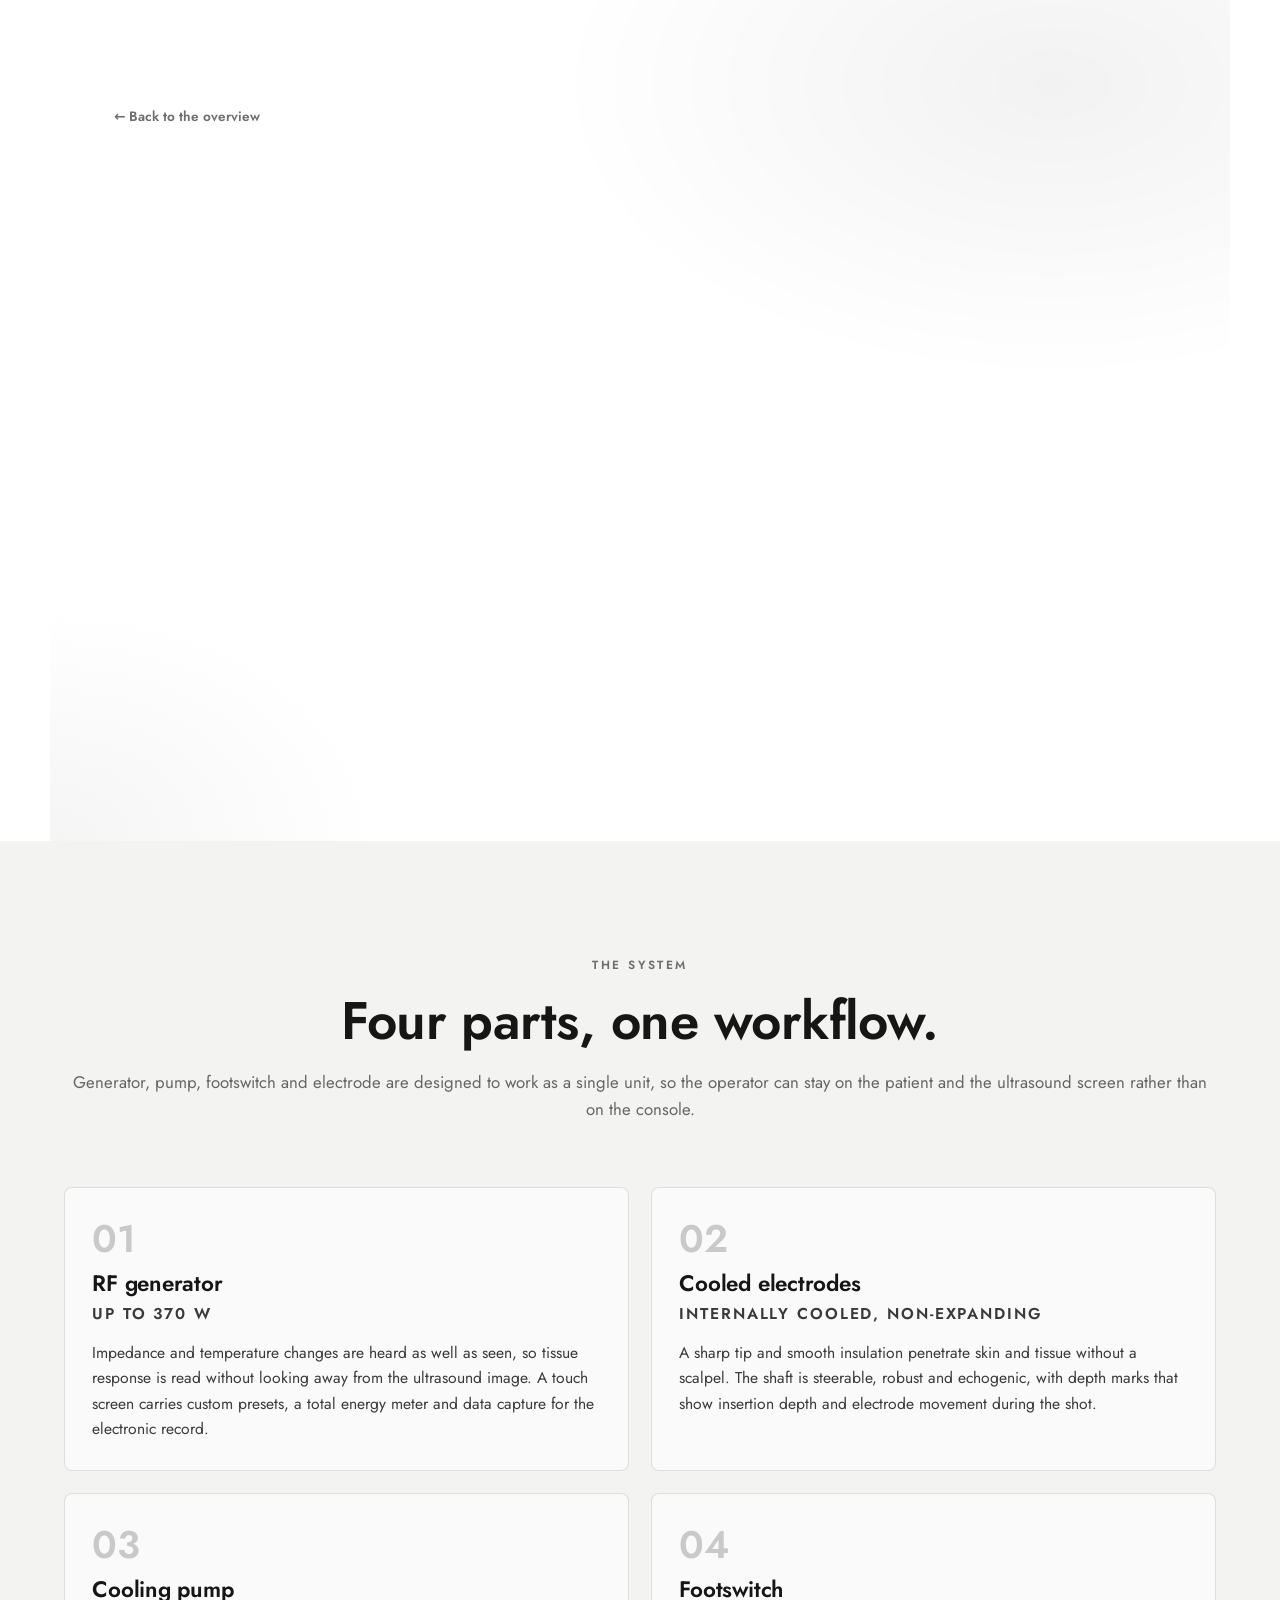
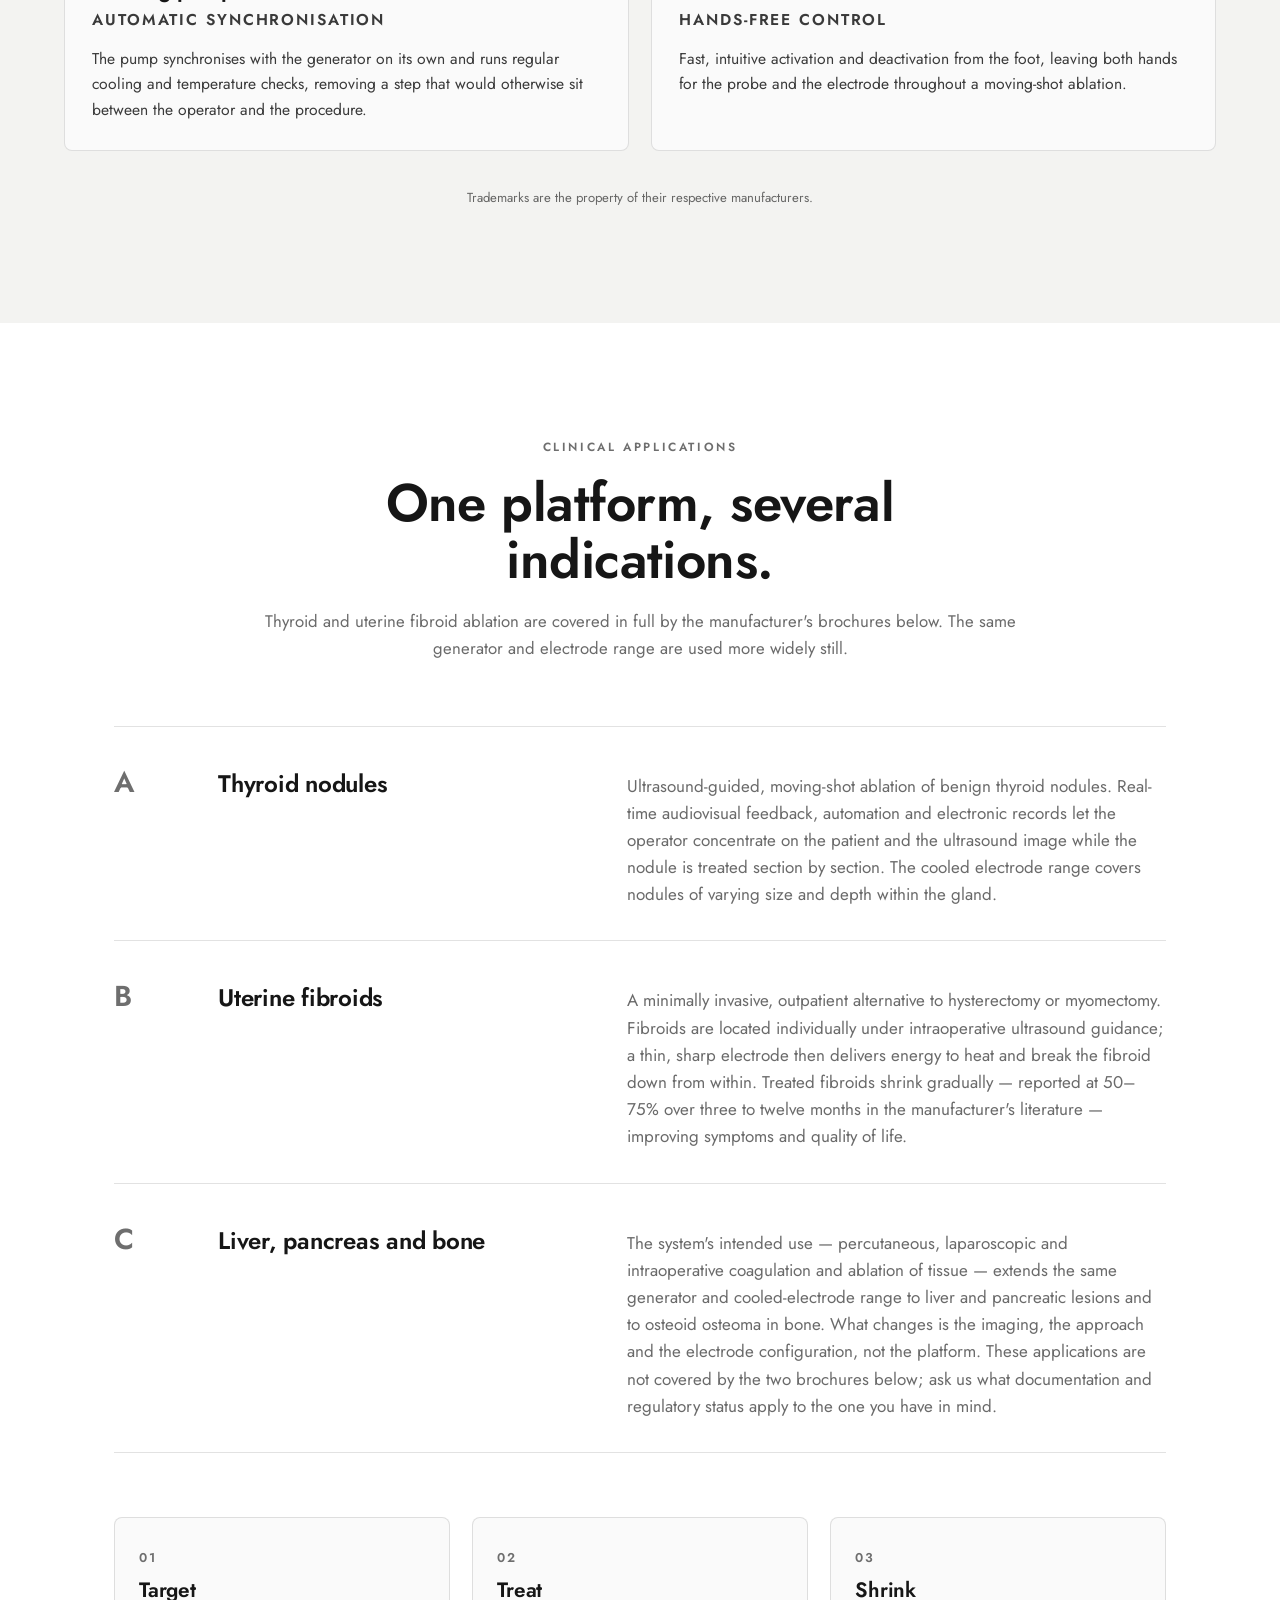
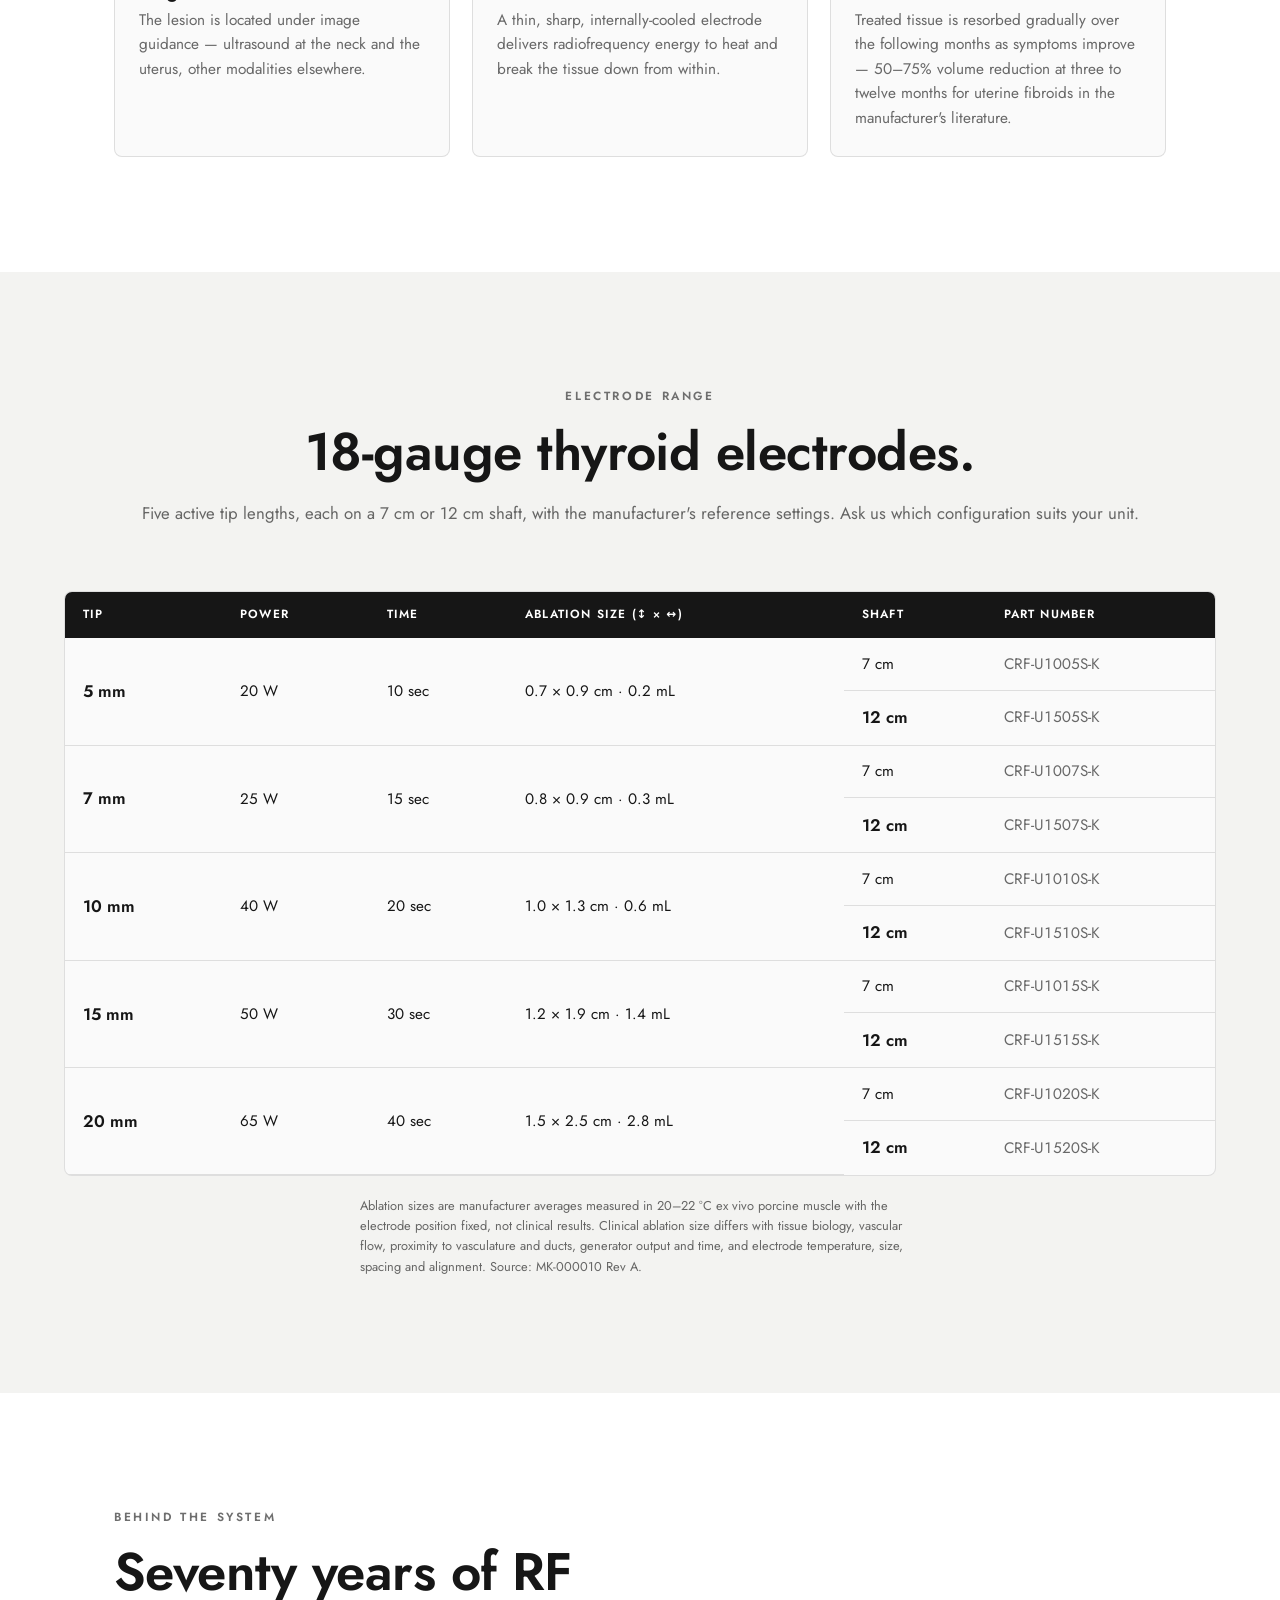
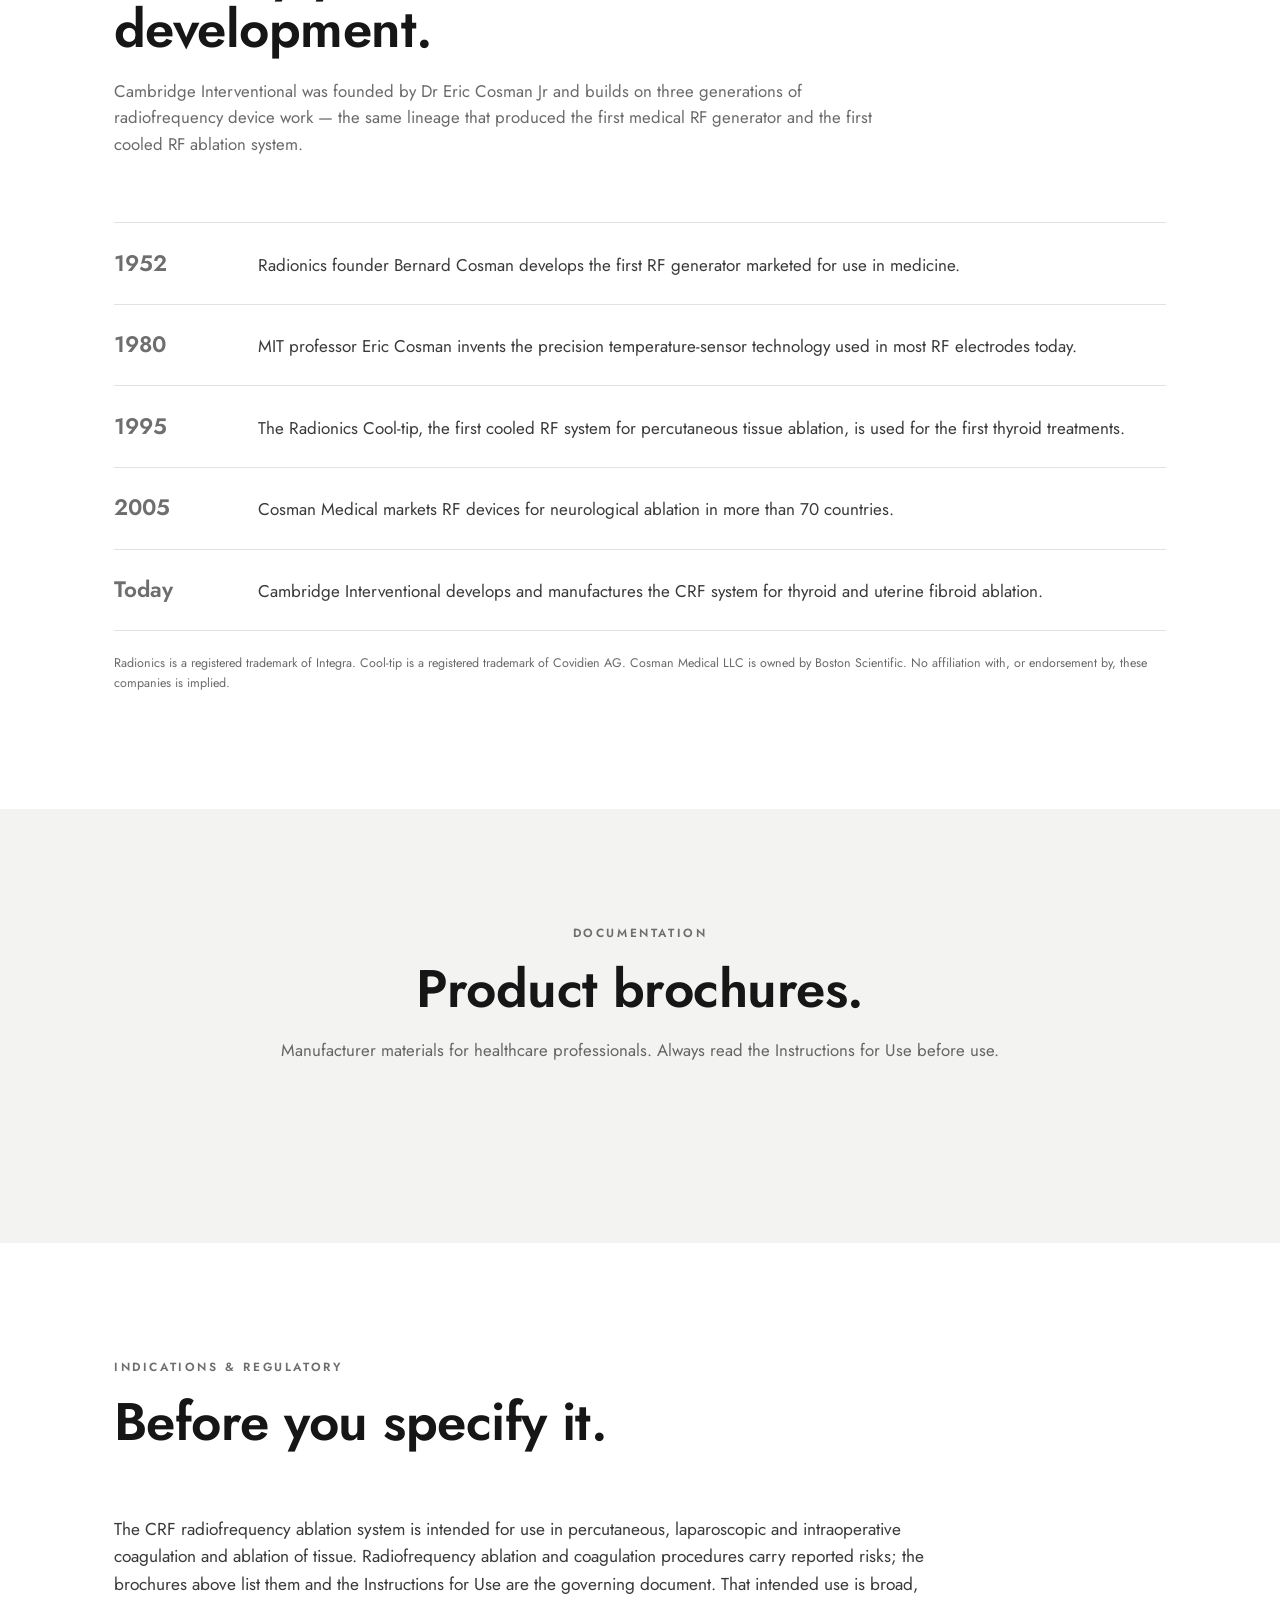
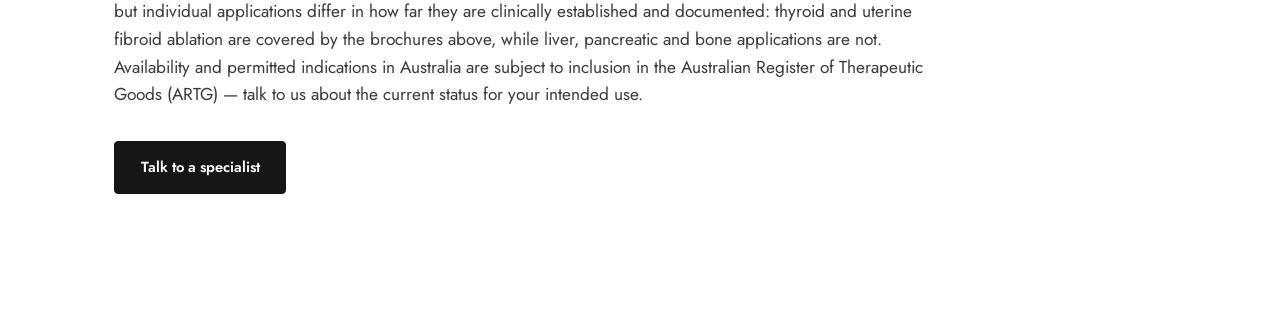
==== commit 7af75897: "Rebuild the site around the CRF ablation system Vaseo Medical supplies one line in Australia: the Ca" ====
--- a/crf-ablation-system.html
+++ b/crf-ablation-system.html
@@ -4,7 +4,7 @@
   <meta charset="UTF-8" />
   <meta name="viewport" content="width=device-width, initial-scale=1.0" />
   <title>CRF Ablation System — Vaseo Medical</title>
-  <meta name="description" content="The Cambridge Interventional CRF radiofrequency ablation system: generator, pump, footswitch and internally-cooled electrodes for thyroid nodule and uterine fibroid ablation. Brochures available to download." />
+  <meta name="description" content="The Cambridge Interventional CRF radiofrequency ablation system: internally-cooled electrodes, generator, pump and footswitch for image-guided ablation of thyroid nodules, uterine fibroids and other soft-tissue and bone lesions. Brochures available to download." />
   <link rel="canonical" href="https://vaseomedical.com/crf-ablation-system.html" />
   <link rel="icon" href="favicon.svg" type="image/svg+xml" />
 
@@ -12,7 +12,7 @@
   <meta property="og:site_name" content="Vaseo Medical" />
   <meta property="og:url" content="https://vaseomedical.com/crf-ablation-system.html" />
   <meta property="og:title" content="CRF Ablation System — Vaseo Medical" />
-  <meta property="og:description" content="Radiofrequency ablation of thyroid nodules and uterine fibroids with the Cambridge Interventional CRF system, distributed in Australia by Vaseo Medical." />
+  <meta property="og:description" content="One radiofrequency ablation platform for thyroid nodules, uterine fibroids and wider soft-tissue and bone applications, distributed in Australia by Vaseo Medical." />
   <meta property="og:image" content="https://vaseomedical.com/og-image.png" />
   <meta property="og:image:width" content="1200" />
   <meta property="og:image:height" content="630" />
@@ -52,10 +52,10 @@
   <!-- ===== PRODUCT HERO ===== -->
   <section class="hero product-hero">
     <div class="product-hero__inner">
-      <a class="backlink" href="index.html#portfolio"><span aria-hidden="true">&larr;</span> Back to portfolio</a>
-      <p class="eyebrow reveal">Portfolio &middot; 01 &middot; Radiofrequency ablation</p>
+      <a class="backlink" href="index.html#system"><span aria-hidden="true">&larr;</span> Back to the overview</a>
+      <p class="eyebrow reveal">The system &middot; Radiofrequency ablation</p>
       <h1 class="reveal">CRF Ablation System</h1>
-      <p class="hero__lead reveal">A radiofrequency ablation platform built around the moving-shot technique: a 370&nbsp;W generator with real-time audiovisual feedback, an automatically synchronised cooling pump, hands-free footswitch control, and a range of internally-cooled, non-expanding electrodes. It treats benign thyroid nodules and uterine fibroids percutaneously or intraoperatively &mdash; a minimally invasive alternative to surgery in suitable patients.</p>
+      <p class="hero__lead reveal">A radiofrequency ablation platform built around the moving-shot technique: a 370&nbsp;W generator with real-time audiovisual feedback, an automatically synchronised cooling pump, hands-free footswitch control, and a range of internally-cooled, non-expanding electrodes. It treats benign thyroid nodules and uterine fibroids percutaneously or intraoperatively, and the same platform reaches liver, pancreatic and bone lesions &mdash; a minimally invasive alternative to surgery in suitable patients. It is the only system Vaseo Medical supplies in Australia.</p>
       <div class="hero__cta reveal">
         <a href="#documentation" class="btn btn--solid">Download the brochures</a>
         <a href="index.html#contact" class="btn btn--ghost">Request information</a>
@@ -107,7 +107,8 @@
   <section class="section clinical" id="applications">
     <div class="section__head">
       <p class="eyebrow">Clinical applications</p>
-      <h2>Two established indications.</h2>
+      <h2>One platform, several indications.</h2>
+      <p class="section__sub">Thyroid and uterine fibroid ablation are covered in full by the manufacturer's brochures below. The same generator and electrode range are used more widely still.</p>
     </div>
     <div class="clinical__rows">
       <article class="crow">
@@ -124,23 +125,30 @@
           <p>A minimally invasive, outpatient alternative to hysterectomy or myomectomy. Fibroids are located individually under intraoperative ultrasound guidance; a thin, sharp electrode then delivers energy to heat and break the fibroid down from within. Treated fibroids shrink gradually &mdash; reported at 50&ndash;75% over three to twelve months in the manufacturer's literature &mdash; improving symptoms and quality of life.</p>
         </div>
       </article>
+      <article class="crow">
+        <div class="crow__num">C</div>
+        <div class="crow__title"><h3>Liver, pancreas and bone</h3></div>
+        <div class="crow__body">
+          <p>The system's intended use &mdash; percutaneous, laparoscopic and intraoperative coagulation and ablation of tissue &mdash; extends the same generator and cooled-electrode range to liver and pancreatic lesions and to osteoid osteoma in bone. What changes is the imaging, the approach and the electrode configuration, not the platform. These applications are not covered by the two brochures below; ask us what documentation and regulatory status apply to the one you have in mind.</p>
+        </div>
+      </article>
     </div>
 
     <ol class="steps">
       <li>
         <span class="steps__num">01</span>
         <h3>Target</h3>
-        <p>Each fibroid is located individually under intraoperative ultrasound image guidance.</p>
+        <p>The lesion is located under image guidance &mdash; ultrasound at the neck and the uterus, other modalities elsewhere.</p>
       </li>
       <li>
         <span class="steps__num">02</span>
         <h3>Treat</h3>
-        <p>A thin, sharp electrode delivers energy to heat and break down the fibroid from within.</p>
+        <p>A thin, sharp, internally-cooled electrode delivers radiofrequency energy to heat and break the tissue down from within.</p>
       </li>
       <li>
         <span class="steps__num">03</span>
         <h3>Shrink</h3>
-        <p>Successfully treated fibroids shrink gradually over the following months as symptoms improve.</p>
+        <p>Treated tissue is resorbed gradually over the following months as symptoms improve &mdash; 50&ndash;75% volume reduction at three to twelve months for uterine fibroids in the manufacturer's literature.</p>
       </li>
     </ol>
   </section>
@@ -217,7 +225,7 @@
         <p class="eyebrow">Indications &amp; regulatory</p>
         <h2>Before you specify it.</h2>
       </div>
-      <p class="regulatory__text">The CRF radiofrequency ablation system is intended for use in percutaneous, laparoscopic and intraoperative coagulation and ablation of tissue. Radiofrequency ablation and coagulation procedures carry reported risks; the brochures above list them and the Instructions for Use are the governing document. Availability and permitted indications in Australia are subject to inclusion in the Australian Register of Therapeutic Goods (ARTG) &mdash; talk to us about the current status for your intended use.</p>
+      <p class="regulatory__text">The CRF radiofrequency ablation system is intended for use in percutaneous, laparoscopic and intraoperative coagulation and ablation of tissue. Radiofrequency ablation and coagulation procedures carry reported risks; the brochures above list them and the Instructions for Use are the governing document. That intended use is broad, but individual applications differ in how far they are clinically established and documented: thyroid and uterine fibroid ablation are covered by the brochures above, while liver, pancreatic and bone applications are not. Availability and permitted indications in Australia are subject to inclusion in the Australian Register of Therapeutic Goods (ARTG) &mdash; talk to us about the current status for your intended use.</p>
       <p class="hero__cta"><a href="index.html#contact" class="btn btn--solid">Talk to a specialist</a></p>
     </div>
   </section>
--- a/styles.css
+++ b/styles.css
@@ -232,6 +232,7 @@
 .card__more span { display: inline-block; transition: transform .25s ease; }
 .card--link:hover .card__more span { transform: translateX(4px); }
 .portfolio__note, .section__note { text-align: center; margin-top: 2.2rem; font-size: .82rem; color: var(--muted); }
+.section__cta { margin-top: clamp(2.5rem, 5vw, 3.5rem); display: flex; justify-content: center; }
 .portfolio__note a { text-decoration: underline; text-underline-offset: 3px; color: var(--ink); font-weight: 500; }
 
 /* ---------- resources ---------- */
@@ -416,13 +417,18 @@
 .contact__formwrap { background: var(--card); border: 1px solid var(--line); border-radius: 10px; padding: clamp(1.5rem, 3vw, 2.4rem); }
 .field { margin-bottom: 1.1rem; }
 .field label { display: block; font-size: .82rem; font-weight: 600; margin-bottom: .4rem; color: var(--ink-soft); }
-.field input, .field textarea {
+.field__optional { font-weight: 400; color: var(--muted); }
+.field input, .field textarea, .field select {
   width: 100%; font-family: var(--body); font-size: 16px; color: var(--ink);
   padding: .8rem .9rem; border: 1.5px solid var(--line); border-radius: var(--radius);
   background: var(--paper); transition: border-color .2s ease, box-shadow .2s ease;
 }
-.field input:focus, .field textarea:focus { outline: none; border-color: var(--ink); box-shadow: 0 0 0 3px rgba(22,22,22,.10); }
+.field input:focus, .field textarea:focus, .field select:focus { outline: none; border-color: var(--ink); box-shadow: 0 0 0 3px rgba(22,22,22,.10); }
 .field textarea { resize: vertical; }
+/* The native arrow is kept — it is the clearest affordance that this is a
+   picker, and it stays correct in every platform's own rendering. The extra
+   right padding just keeps the longest option clear of it. */
+.field select { padding-right: 2.2rem; }
 .form__status { margin-top: .9rem; font-size: .9rem; min-height: 1.2em; }
 .form__status.ok { color: var(--ink); font-weight: 600; }
 .form__status.err { color: #111111; font-weight: 600; }
